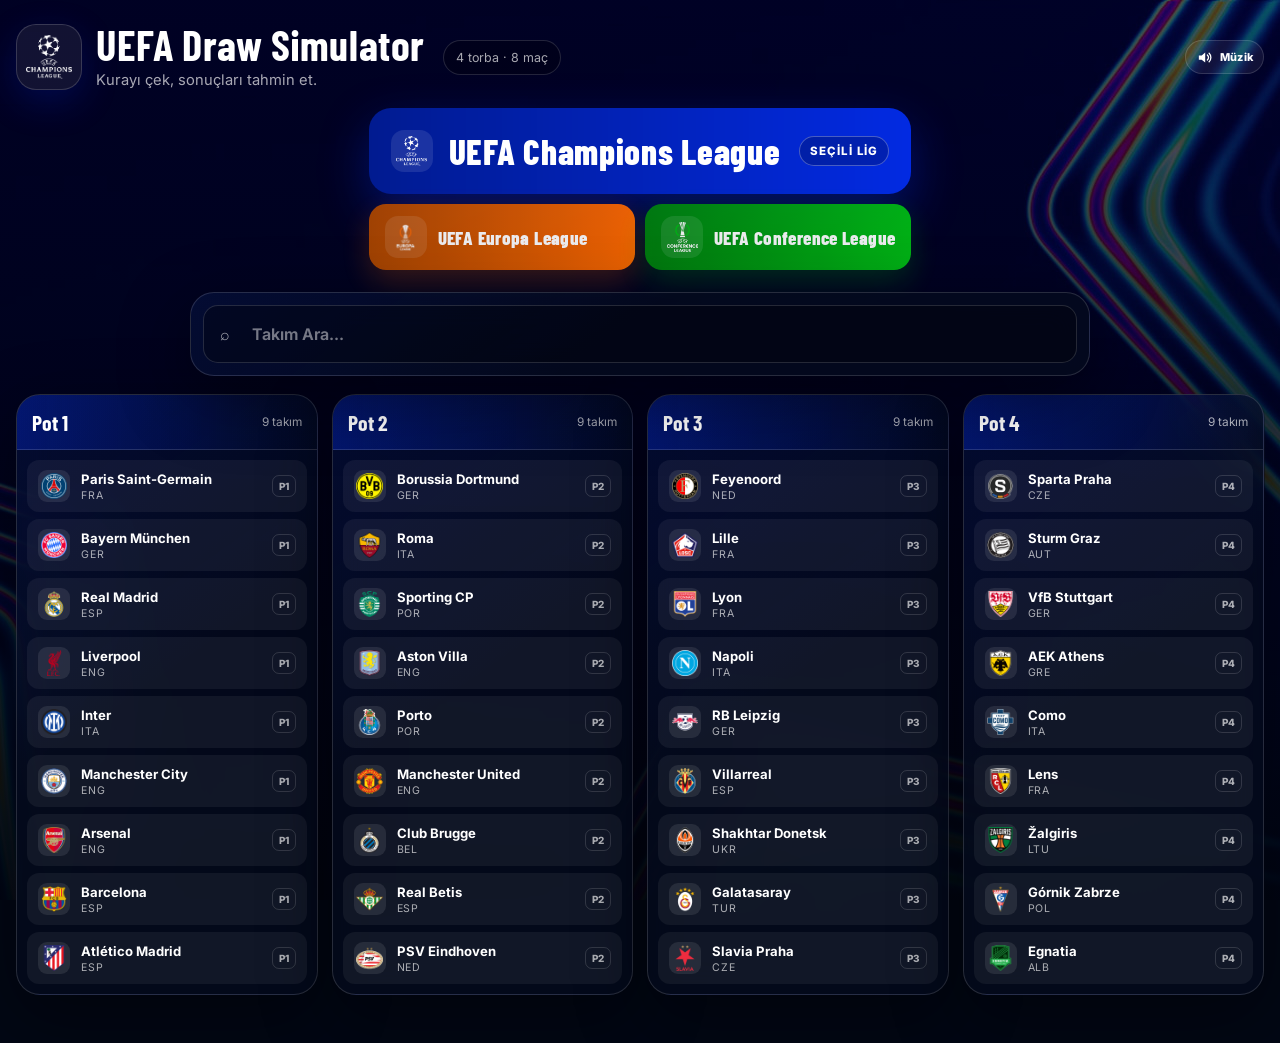
==== index.html @ b2fcd611 "Load corrected prediction share header" ====
<!doctype html>
<html lang="tr">
<head>
  <meta charset="utf-8">
  <meta name="viewport" content="width=device-width, initial-scale=1">
  <meta name="theme-color" content="#022ae2">
  <meta name="description" content="UEFA Champions League, Europa League ve Conference League için interaktif lig aşaması kura simülatörü.">
  <title>UEFA Draw Simulator</title>
  <link rel="icon" type="image/png" href="crests/pools/uefa_logo.png">
  <link rel="shortcut icon" type="image/png" href="crests/pools/uefa_logo.png">
  <link rel="apple-touch-icon" href="crests/pools/uefa_logo.png">
  <link rel="stylesheet" href="styles.css">
  <link rel="stylesheet" href="fixes.css">
  <link rel="stylesheet" href="v3.css">
  <link rel="stylesheet" href="v4.css">
  <link rel="stylesheet" href="branding-fixes.css">
  <link rel="stylesheet" href="fixture-display.css">
  <link rel="stylesheet" href="venue-icons.css">
  <link rel="stylesheet" href="roster-search.css">
  <link rel="stylesheet" href="league-music.css">
  <link rel="stylesheet" href="prediction.css">
  <link rel="stylesheet" href="prediction-share.css">
  <link rel="stylesheet" href="prediction-share-v2.css">
  <link rel="stylesheet" href="prediction-share-v3.css">
  <link rel="stylesheet" href="interface-polish.css">
</head>
<body data-league="ucl">
  <main class="app-shell" id="app">
    <header class="app-header" id="appHeader">
      <div class="brand-row">
        <div class="brand-lockup">
          <div class="brand-mark" id="brandMark" aria-hidden="true"></div>
          <div class="brand-copy">
            <h1 id="brandTitle">UEFA Draw Simulator</h1>
            <p id="brandSubtitle">Kurayı çek, sonuçları tahmin et.</p>
          </div>
        </div>
        <div class="rules-chip" id="rulesChip">4 torba · 8 maç</div>
      </div>
      <nav class="competition-picker" id="competitionPicker" aria-label="Turnuva seçimi"></nav>
    </header>

    <section class="selection-screen" id="selectionScreen">
      <div class="selection-toolbar glass">
        <div class="search-wrap">
          <span class="search-icon" aria-hidden="true">⌕</span>
          <input class="team-search" id="teamSearch" type="search" autocomplete="off" placeholder="Takım Ara..." aria-label="Takım Ara" aria-controls="searchResults" aria-expanded="false">
          <ul class="search-results" id="searchResults" hidden></ul>
        </div>
      </div>
      <div class="pot-grid" id="selectionPots"></div>
    </section>

    <section class="draw-screen" id="drawScreen" hidden>
      <div class="draw-topbar glass">
        <div class="draw-topbar-copy">
          <div class="draw-kicker" id="drawKicker">Kura</div>
          <div class="draw-title" id="drawTitle">Takım seçilmedi</div>
        </div>
        <div class="progress-track" aria-label="Kura ilerlemesi">
          <div class="progress-bar" id="progressBar"></div>
        </div>
      </div>

      <div class="draw-stage">
        <aside class="draw-side left" id="leftPots" aria-label="Sol torbalar"></aside>
        <section class="draw-center glass">
          <div class="selected-club-card" id="selectedClubCard"></div>

          <section class="draw-control-panel glass draw-control-panel-inline" id="drawControlPanel" aria-label="Kura kontrolü">
            <div class="control-group">
              <span class="control-label">Mod</span>
              <div class="segmented-control" id="modeControl">
                <button type="button" class="control-chip is-active" data-control-mode="auto">Otomatik</button>
                <button type="button" class="control-chip" data-control-mode="manual">Manuel</button>
              </div>
            </div>
            <div class="control-group" id="speedControlGroup">
              <span class="control-label">Hız</span>
              <div class="segmented-control" id="speedControl">
                <button type="button" class="control-chip is-active" data-speed="1">1×</button>
                <button type="button" class="control-chip" data-speed="1.5">1.5×</button>
                <button type="button" class="control-chip" data-speed="2">2×</button>
              </div>
            </div>
            <div class="manual-control" id="manualControl" hidden>
              <button type="button" class="manual-select-button" id="manualSelectButton">Seç</button>
              <div class="manual-countdown" id="manualCountdown" aria-live="polite">Hazır</div>
            </div>
            <button type="button" class="finish-all-button" id="finishAllButton">Kurayı Tamamla</button>
          </section>

          <div class="draw-status" id="drawStatus" aria-live="polite">Hazırlanıyor...</div>
          <div class="custom-note" id="customNote" hidden>Maçı seç, sonra rakibi belirle.</div>
          <div class="pair-controls" id="pairControls" hidden></div>
          <div class="fixture-list" id="fixtureList"></div>
          <div class="draw-actions" id="drawActions" hidden>
            <button class="action-button primary" id="retryButton" type="button">Yeni Kura</button>
            <button class="action-button" id="showOverviewButton" type="button">Tüm Maçlar</button>
            <button class="action-button" id="customizeButton" type="button">Kurayı Düzenle</button>
            <button class="action-button" id="changeTeamButton" type="button">Başa Dön</button>
          </div>
          <div class="custom-actions" id="customActions" hidden>
            <button class="action-button primary" id="finishCustomButton" type="button">Kurayı Tamamla</button>
            <button class="action-button" id="resetCustomButton" type="button">Sıfırla</button>
            <button class="action-button danger" id="cancelCustomButton" type="button">Vazgeç</button>
          </div>
        </section>
        <aside class="draw-side right" id="rightPots" aria-label="Sağ torbalar"></aside>
      </div>

      <section class="all-fixtures-section glass" id="allFixturesSection" hidden>
        <header class="all-fixtures-header">
          <h2>Tüm Maçlar</h2>
          <button type="button" class="action-button" id="hideOverviewButton">Gizle</button>
        </header>
        <div class="all-fixtures-grid" id="allFixturesGrid"></div>
      </section>
    </section>
  </main>

  <div class="modal-backdrop" id="confirmBackdrop" hidden>
    <section class="confirm-modal glass mode-modal" role="dialog" aria-modal="true" aria-labelledby="confirmTitle" aria-describedby="confirmText">
      <div id="confirmCrest"></div>
      <h2 id="confirmTitle">Kura hazır</h2>
      <p id="confirmText">Kura modunu seç.</p>
      <fieldset class="mode-choice-fieldset">
        <legend>Mod</legend>
        <div class="mode-choice-grid" id="initialModeChoice">
          <button type="button" class="mode-choice-card is-selected" data-initial-mode="auto">
            <strong>Otomatik</strong>
            <span>Kura otomatik ilerler.</span>
          </button>
          <button type="button" class="mode-choice-card" data-initial-mode="manual">
            <strong>Manuel</strong>
            <span>Her seçimde sen durdurursun.</span>
          </button>
        </div>
      </fieldset>
      <div class="initial-speed" id="initialSpeedControl">
        <span>Hız</span>
        <div class="segmented-control">
          <button type="button" class="control-chip is-active" data-initial-speed="1">1×</button>
          <button type="button" class="control-chip" data-initial-speed="1.5">1.5×</button>
          <button type="button" class="control-chip" data-initial-speed="2">2×</button>
        </div>
      </div>
      <div class="modal-actions">
        <button class="action-button" id="cancelConfirmButton" type="button">Geri</button>
        <button class="action-button primary" id="confirmDrawButton" type="button">Başlat</button>
      </div>
    </section>
  </div>

  <div class="toast" id="toast" role="status" aria-live="polite"></div>

  <script src="teams.js"></script>
  <script src="generated-team-pools.js"></script>
  <script src="generated-club-coefficients.js"></script>
  <script src="team-pool-loader.js"></script>
  <script src="coefficient-pots.js"></script>
  <script src="roster-manager.js"></script>
  <script src="branding-fixes.js"></script>
  <script src="draw-engine-v2.js"></script>
  <script src="prediction-engine.js"></script>
  <script src="prediction-ai-controller.js"></script>
  <script src="prediction-bridge.js"></script>
  <script src="venue-sequence-v4.js"></script>
  <script src="app-v3.js"></script>
  <script src="schedule-ui.js"></script>
  <script src="fixture-display.js"></script>
  <script src="venue-icons.js"></script>
  <script src="roster-search-ui.js"></script>
  <script src="league-music.js"></script>
  <script src="prediction-ui.js"></script>
  <script src="interface-polish.js"></script>
  <script src="prediction-share.js"></script>
  <script src="prediction-share-v2.js"></script>
  <script src="prediction-share-v3.js"></script>
</body>
</html>
---- styles.css ----
@import url('https://fonts.googleapis.com/css2?family=Barlow+Condensed:wght@600;700;800&family=Inter:wght@400;500;600;700;800&display=swap');

:root {
  color-scheme: dark;
  --accent: #022ae2;
  --accent-rgb: 2, 42, 226;
  --surface: rgba(5, 12, 30, 0.72);
  --surface-strong: rgba(5, 12, 30, 0.92);
  --surface-soft: rgba(255, 255, 255, 0.065);
  --border: rgba(255, 255, 255, 0.14);
  --text: #ffffff;
  --muted: rgba(255, 255, 255, 0.66);
  --danger: #ff6577;
  --home: #1967ff;
  --away: #ec2d75;
  --shadow: 0 22px 70px rgba(0, 0, 0, 0.42);
  --radius-lg: 24px;
  --radius-md: 16px;
  --radius-sm: 11px;
}

* { box-sizing: border-box; }
html { min-height: 100%; background: #020714; }
body {
  min-height: 100vh;
  margin: 0;
  overflow-x: hidden;
  color: var(--text);
  font-family: Inter, system-ui, -apple-system, BlinkMacSystemFont, "Segoe UI", sans-serif;
  background:
    linear-gradient(180deg, rgba(0, 4, 14, 0.28), rgba(0, 4, 14, 0.92)),
    var(--league-background, radial-gradient(circle at 50% 0%, rgba(var(--accent-rgb), 0.32), transparent 40%));
  background-color: #020714;
  background-position: center;
  background-size: cover;
  background-attachment: fixed;
  transition: background 420ms ease;
}
body[data-league="uecl"] {
  background:
    radial-gradient(circle at 18% 5%, rgba(0, 190, 20, 0.26), transparent 34%),
    radial-gradient(circle at 82% 24%, rgba(0, 190, 20, 0.18), transparent 38%),
    linear-gradient(145deg, #03190b 0%, #020714 52%, #001408 100%);
}
button, input { font: inherit; }
button { -webkit-tap-highlight-color: transparent; }
button:focus-visible, input:focus-visible {
  outline: 3px solid rgba(var(--accent-rgb), 0.58);
  outline-offset: 3px;
}
[hidden] { display: none !important; }

.app-shell {
  width: min(1480px, calc(100% - 32px));
  margin: 0 auto;
  padding: 24px 0 48px;
}
.glass {
  border: 1px solid var(--border);
  background:
    linear-gradient(145deg, rgba(var(--accent-rgb), 0.11), transparent 48%),
    var(--surface);
  box-shadow: var(--shadow);
  backdrop-filter: blur(18px);
  -webkit-backdrop-filter: blur(18px);
}
.app-header { display: grid; gap: 18px; margin-bottom: 22px; }
.brand-row { display: flex; align-items: center; justify-content: space-between; gap: 18px; }
.brand-lockup { display: flex; align-items: center; gap: 14px; }
.brand-mark {
  width: 66px;
  height: 66px;
  display: grid;
  place-items: center;
  flex: 0 0 auto;
  border: 1px solid rgba(255, 255, 255, 0.16);
  border-radius: 20px;
  background: rgba(255, 255, 255, 0.07);
  box-shadow: 0 12px 36px rgba(var(--accent-rgb), 0.22);
}
.brand-mark img { width: 46px; height: 46px; object-fit: contain; }
.brand-copy h1, .display-font {
  margin: 0;
  font-family: "Barlow Condensed", Inter, sans-serif;
  letter-spacing: 0.015em;
}
.brand-copy h1 { font-size: clamp(1.75rem, 4vw, 2.65rem); line-height: 0.94; }
.brand-copy p { margin: 6px 0 0; color: var(--muted); font-size: 0.92rem; }
.rules-chip {
  padding: 9px 12px;
  border: 1px solid var(--border);
  border-radius: 999px;
  background: rgba(0, 0, 0, 0.24);
  color: var(--muted);
  font-size: 0.78rem;
  white-space: nowrap;
}
.competition-picker { max-width: 900px; margin: 0 auto; }
.league-primary, .league-secondary {
  width: 100%;
  border: 0;
  color: #fff;
  cursor: pointer;
  position: relative;
  overflow: hidden;
  text-align: left;
}
.league-primary::after, .league-secondary::after {
  content: "";
  position: absolute;
  inset: 0;
  background: linear-gradient(110deg, transparent 20%, rgba(255, 255, 255, 0.22), transparent 68%);
  transform: translateX(-125%);
  transition: transform 520ms ease;
}
.league-primary:hover::after, .league-secondary:hover::after { transform: translateX(125%); }
.league-primary {
  min-height: 86px;
  display: flex;
  align-items: center;
  gap: 16px;
  padding: 17px 22px;
  border-radius: 22px;
  background: linear-gradient(90deg, rgba(0, 0, 0, 0.36), transparent), var(--league-color);
  box-shadow: 0 18px 48px color-mix(in srgb, var(--league-color) 38%, transparent);
}
.league-primary .league-title { font-size: clamp(1.55rem, 4vw, 2.2rem); }
.league-primary .league-state {
  margin-left: auto;
  padding: 7px 10px;
  border: 1px solid rgba(255, 255, 255, 0.28);
  border-radius: 999px;
  background: rgba(0, 0, 0, 0.2);
  font-size: 0.72rem;
  font-weight: 800;
  letter-spacing: 0.08em;
  text-transform: uppercase;
}
.league-secondary-row {
  display: grid;
  grid-template-columns: repeat(2, minmax(0, 1fr));
  gap: 10px;
  margin-top: 10px;
}
.league-secondary {
  min-height: 60px;
  display: flex;
  align-items: center;
  gap: 11px;
  padding: 12px 16px;
  border-radius: 17px;
  background: linear-gradient(90deg, color-mix(in srgb, var(--league-color) 68%, #000 32%), var(--league-color));
  box-shadow: 0 12px 30px color-mix(in srgb, var(--league-color) 24%, transparent);
  opacity: 0.92;
}
.league-secondary:hover { opacity: 1; }
.league-icon {
  width: 42px;
  height: 42px;
  display: grid;
  place-items: center;
  flex: 0 0 auto;
  border-radius: 13px;
  background: rgba(255, 255, 255, 0.1);
}
.league-icon img { width: 31px; height: 31px; object-fit: contain; }
.league-title {
  position: relative;
  z-index: 1;
  font-family: "Barlow Condensed", Inter, sans-serif;
  font-size: 1.18rem;
  font-weight: 800;
  letter-spacing: 0.02em;
}
.selection-screen { display: grid; gap: 18px; }
.selection-toolbar {
  max-width: 900px;
  width: 100%;
  margin: 0 auto;
  padding: 18px;
  border-radius: var(--radius-lg);
}
.selection-heading { display: flex; align-items: end; justify-content: space-between; gap: 16px; margin-bottom: 13px; }
.selection-heading h2 { margin: 0; font-family: "Barlow Condensed", Inter, sans-serif; font-size: 1.55rem; }
.selection-heading p { margin: 0; color: var(--muted); font-size: 0.84rem; text-align: right; }
.search-wrap { position: relative; }
.team-search {
  width: 100%;
  min-height: 54px;
  padding: 0 16px 0 48px;
  border: 1px solid var(--border);
  border-radius: 15px;
  background: rgba(0, 0, 0, 0.28);
  color: #fff;
}
.team-search::placeholder { color: rgba(255, 255, 255, 0.46); }
.search-icon {
  position: absolute;
  left: 17px;
  top: 50%;
  transform: translateY(-50%);
  color: var(--muted);
  pointer-events: none;
}
.search-results {
  position: absolute;
  z-index: 50;
  inset: calc(100% + 8px) 0 auto;
  max-height: 330px;
  overflow-y: auto;
  margin: 0;
  padding: 7px;
  list-style: none;
  border: 1px solid var(--border);
  border-radius: 15px;
  background: var(--surface-strong);
  box-shadow: var(--shadow);
  backdrop-filter: blur(20px);
}
.search-results button {
  width: 100%;
  display: flex;
  align-items: center;
  gap: 11px;
  padding: 10px;
  border: 0;
  border-radius: 11px;
  background: transparent;
  color: #fff;
  cursor: pointer;
  text-align: left;
}
.search-results button:hover { background: rgba(var(--accent-rgb), 0.18); }
.pot-grid {
  display: grid;
  grid-template-columns: repeat(var(--pot-columns, 4), minmax(210px, 1fr));
  gap: 14px;
  align-items: start;
}
.pot-card { min-width: 0; overflow: hidden; border-radius: var(--radius-lg); }
.pot-card-header {
  display: flex;
  align-items: center;
  justify-content: space-between;
  padding: 14px 15px;
  border-bottom: 1px solid var(--border);
  background: linear-gradient(90deg, rgba(var(--accent-rgb), 0.35), rgba(0, 0, 0, 0.05));
}
.pot-card-header h3 { margin: 0; font-family: "Barlow Condensed", Inter, sans-serif; font-size: 1.35rem; }
.pot-count { color: var(--muted); font-size: 0.74rem; }
.pot-teams { display: grid; gap: 7px; padding: 10px; }
.team-button {
  min-width: 0;
  width: 100%;
  display: grid;
  grid-template-columns: 34px minmax(0, 1fr) auto;
  align-items: center;
  gap: 9px;
  padding: 9px 10px;
  border: 1px solid transparent;
  border-radius: 12px;
  background: rgba(255, 255, 255, 0.055);
  color: #fff;
  cursor: pointer;
  text-align: left;
  transition: transform 140ms ease, border-color 140ms ease, background 140ms ease, opacity 140ms ease, box-shadow 140ms ease;
}
.team-button:hover { transform: translateY(-1px); border-color: rgba(var(--accent-rgb), 0.55); background: rgba(var(--accent-rgb), 0.14); }
.team-button:disabled { cursor: not-allowed; }
.team-button.is-unavailable { opacity: 0.32; filter: grayscale(0.78); }
.team-button.is-selected-club { border-color: rgba(var(--accent-rgb), 0.6); background: rgba(var(--accent-rgb), 0.16); }
.team-button.is-drawn { opacity: 0.42; }
.team-button.is-active-slot { border-color: rgba(var(--accent-rgb), 0.85); box-shadow: 0 0 0 2px rgba(var(--accent-rgb), 0.2); }
.team-button.is-roulette {
  transform: translateX(3px) scale(1.015);
  border-color: rgba(255, 255, 255, 0.7);
  background: rgba(var(--accent-rgb), 0.29);
  box-shadow: 0 0 22px rgba(var(--accent-rgb), 0.36);
}
.team-button.is-decoy {
  border-color: #fff;
  background: rgba(255, 255, 255, 0.16);
  animation: decoyPulse 420ms ease-in-out infinite alternate;
}
.team-button.is-winner {
  opacity: 1;
  border-color: rgba(var(--accent-rgb), 0.9);
  background: rgba(var(--accent-rgb), 0.28);
  box-shadow: 0 0 32px rgba(var(--accent-rgb), 0.46);
}
@keyframes decoyPulse { from { transform: scale(1); } to { transform: scale(1.025); } }
.team-main { min-width: 0; }
.team-name {
  display: block;
  overflow: hidden;
  font-size: 0.82rem;
  font-weight: 700;
  text-overflow: ellipsis;
  white-space: nowrap;
}
.team-country { display: block; margin-top: 2px; color: var(--muted); font-size: 0.66rem; letter-spacing: 0.08em; }
.team-tag {
  padding: 4px 6px;
  border: 1px solid var(--border);
  border-radius: 7px;
  color: var(--muted);
  font-size: 0.62rem;
  font-weight: 800;
}
.crest-shell {
  width: 32px;
  height: 32px;
  position: relative;
  display: grid;
  place-items: center;
  overflow: hidden;
  border-radius: 9px;
  background: rgba(255, 255, 255, 0.09);
  color: #fff;
  font-family: "Barlow Condensed", Inter, sans-serif;
  font-size: 0.72rem;
  font-weight: 800;
}
.crest-shell.large { width: 62px; height: 62px; border-radius: 18px; font-size: 1rem; }
.crest-shell img { width: 84%; height: 84%; object-fit: contain; }
.crest-fallback { position: absolute; inset: 0; display: grid; place-items: center; }
.draw-screen { display: grid; gap: 16px; }
.draw-topbar {
  display: flex;
  align-items: center;
  justify-content: space-between;
  gap: 14px;
  padding: 13px 15px;
  border-radius: 17px;
}
.draw-topbar-copy { min-width: 0; }
.draw-kicker { color: var(--muted); font-size: 0.72rem; font-weight: 700; letter-spacing: 0.1em; text-transform: uppercase; }
.draw-title {
  margin-top: 3px;
  overflow: hidden;
  font-family: "Barlow Condensed", Inter, sans-serif;
  font-size: 1.4rem;
  font-weight: 800;
  text-overflow: ellipsis;
  white-space: nowrap;
}
.progress-track { width: min(280px, 30vw); height: 8px; overflow: hidden; border-radius: 999px; background: rgba(255, 255, 255, 0.1); }
.progress-bar {
  width: 0%;
  height: 100%;
  border-radius: inherit;
  background: var(--accent);
  box-shadow: 0 0 18px rgba(var(--accent-rgb), 0.6);
  transition: width 360ms ease;
}
.draw-stage {
  display: grid;
  grid-template-columns: minmax(220px, 0.9fr) minmax(360px, 1.25fr) minmax(220px, 0.9fr);
  grid-template-areas: "left center right";
  gap: 14px;
  align-items: start;
}
.draw-side { display: grid; gap: 12px; }
.draw-side.left { grid-area: left; }
.draw-side.right { grid-area: right; }
.draw-center {
  grid-area: center;
  min-width: 0;
  position: sticky;
  top: 16px;
  display: grid;
  gap: 12px;
  padding: 16px;
  border-radius: var(--radius-lg);
}
.selected-club-card {
  display: flex;
  align-items: center;
  gap: 13px;
  padding: 14px;
  border-radius: 18px;
  background: linear-gradient(115deg, rgba(var(--accent-rgb), 0.42), rgba(0, 0, 0, 0.12)), rgba(255, 255, 255, 0.06);
}
.selected-club-copy { min-width: 0; }
.selected-club-label { color: rgba(255, 255, 255, 0.67); font-size: 0.68rem; letter-spacing: 0.1em; text-transform: uppercase; }
.selected-club-name {
  margin-top: 3px;
  overflow: hidden;
  font-family: "Barlow Condensed", Inter, sans-serif;
  font-size: clamp(1.55rem, 3.6vw, 2.35rem);
  font-weight: 800;
  text-overflow: ellipsis;
  white-space: nowrap;
}
.draw-status {
  min-height: 49px;
  display: grid;
  place-items: center;
  padding: 10px 12px;
  border: 1px solid var(--border);
  border-radius: 14px;
  background: rgba(0, 0, 0, 0.2);
  color: var(--muted);
  text-align: center;
  font-size: 0.88rem;
}
.fixture-list { display: grid; gap: 8px; }
.fixture-slot {
  min-height: 58px;
  display: grid;
  grid-template-columns: 44px minmax(0, 1fr) auto;
  align-items: center;
  gap: 10px;
  padding: 8px 10px;
  border: 1px dashed rgba(255, 255, 255, 0.18);
  border-radius: 14px;
  background: rgba(0, 0, 0, 0.17);
}
.fixture-slot.is-filled { border-style: solid; border-color: rgba(var(--accent-rgb), 0.42); background: rgba(var(--accent-rgb), 0.12); }
.fixture-slot.is-entering.from-left { animation: fixtureInLeft 520ms cubic-bezier(0.18, 0.82, 0.18, 1); }
.fixture-slot.is-entering.from-right { animation: fixtureInRight 520ms cubic-bezier(0.18, 0.82, 0.18, 1); }
.fixture-slot.is-custom-active { border-color: var(--accent); box-shadow: 0 0 0 2px rgba(var(--accent-rgb), 0.21), 0 0 28px rgba(var(--accent-rgb), 0.26); }
@keyframes fixtureInLeft { from { opacity: 0; transform: translateX(-90px) scale(0.94); } to { opacity: 1; transform: translateX(0) scale(1); } }
@keyframes fixtureInRight { from { opacity: 0; transform: translateX(90px) scale(0.94); } to { opacity: 1; transform: translateX(0) scale(1); } }
.fixture-index {
  display: grid;
  place-items: center;
  width: 34px;
  height: 34px;
  border-radius: 10px;
  background: rgba(255, 255, 255, 0.08);
  color: var(--muted);
  font-size: 0.7rem;
  font-weight: 800;
}
.fixture-main { min-width: 0; }
.fixture-team { overflow: hidden; font-size: 0.84rem; font-weight: 800; text-overflow: ellipsis; white-space: nowrap; }
.fixture-meta { margin-top: 3px; color: var(--muted); font-size: 0.68rem; }
.venue-badge {
  min-width: 38px;
  padding: 7px 8px;
  border-radius: 9px;
  color: #fff;
  font-size: 0.66rem;
  font-weight: 900;
  text-align: center;
}
.venue-badge.home { background: var(--home); }
.venue-badge.away { background: var(--away); }
.draw-actions, .custom-actions { display: flex; flex-wrap: wrap; justify-content: center; gap: 9px; }
.action-button {
  min-height: 44px;
  padding: 0 16px;
  border: 1px solid var(--border);
  border-radius: 12px;
  background: rgba(255, 255, 255, 0.07);
  color: #fff;
  cursor: pointer;
  font-weight: 800;
}
.action-button:hover { border-color: rgba(var(--accent-rgb), 0.55); background: rgba(var(--accent-rgb), 0.14); }
.action-button.primary { border-color: transparent; background: var(--accent); box-shadow: 0 10px 28px rgba(var(--accent-rgb), 0.28); }
.action-button.danger { color: #ffd4d9; }
.action-button:disabled { cursor: not-allowed; opacity: 0.38; }
.custom-note {
  padding: 10px 12px;
  border: 1px solid rgba(var(--accent-rgb), 0.3);
  border-radius: 12px;
  background: rgba(var(--accent-rgb), 0.09);
  color: var(--muted);
  font-size: 0.78rem;
  line-height: 1.5;
}
.pair-controls { display: grid; grid-template-columns: repeat(3, minmax(0, 1fr)); gap: 7px; }
.pair-swap {
  padding: 8px;
  border: 1px solid var(--border);
  border-radius: 10px;
  background: rgba(255, 255, 255, 0.05);
  color: var(--muted);
  cursor: pointer;
  font-size: 0.7rem;
  font-weight: 800;
}
.pair-swap:hover { color: #fff; border-color: rgba(var(--accent-rgb), 0.5); }
.flying-card {
  position: fixed;
  z-index: 200;
  width: min(280px, calc(100vw - 32px));
  pointer-events: none;
  transition: transform 520ms cubic-bezier(0.18, 0.82, 0.18, 1), opacity 220ms ease;
}
.flying-card-inner {
  display: flex;
  align-items: center;
  gap: 10px;
  padding: 12px;
  border: 1px solid rgba(255, 255, 255, 0.28);
  border-radius: 15px;
  background: linear-gradient(120deg, rgba(var(--accent-rgb), 0.7), rgba(0, 0, 0, 0.8));
  box-shadow: 0 24px 70px rgba(0, 0, 0, 0.58);
  backdrop-filter: blur(15px);
}
.flying-card-name {
  overflow: hidden;
  font-family: "Barlow Condensed", Inter, sans-serif;
  font-size: 1.15rem;
  font-weight: 800;
  text-overflow: ellipsis;
  white-space: nowrap;
}
.toast {
  position: fixed;
  z-index: 350;
  left: 50%;
  bottom: 24px;
  max-width: min(520px, calc(100vw - 32px));
  transform: translateX(-50%) translateY(24px);
  padding: 11px 14px;
  border: 1px solid var(--border);
  border-radius: 12px;
  background: var(--surface-strong);
  color: #fff;
  box-shadow: var(--shadow);
  opacity: 0;
  pointer-events: none;
  transition: opacity 180ms ease, transform 180ms ease;
}
.toast.is-visible { opacity: 1; transform: translateX(-50%) translateY(0); }
.modal-backdrop {
  position: fixed;
  z-index: 300;
  inset: 0;
  display: grid;
  place-items: center;
  padding: 20px;
  background: rgba(0, 0, 0, 0.72);
  backdrop-filter: blur(12px);
}
.confirm-modal { width: min(520px, 100%); padding: 22px; border-radius: 24px; text-align: center; }
.confirm-modal .crest-shell { margin: 0 auto 13px; }
.confirm-modal h2 { margin: 0; font-family: "Barlow Condensed", Inter, sans-serif; font-size: clamp(1.75rem, 6vw, 2.5rem); }
.confirm-modal p { margin: 10px auto 18px; max-width: 420px; color: var(--muted); line-height: 1.55; }
.modal-actions { display: flex; justify-content: center; gap: 9px; }
.empty-state { padding: 30px 18px; border: 1px dashed var(--border); border-radius: var(--radius-md); color: var(--muted); text-align: center; }

@media (max-width: 1180px) {
  .pot-grid { --pot-columns: 2 !important; }
}
@media (max-width: 930px) {
  .draw-stage {
    grid-template-columns: repeat(2, minmax(0, 1fr));
    grid-template-areas: "center center" "left right";
  }
  .draw-center { position: static; }
}
@media (max-width: 680px) {
  .app-shell { width: min(100% - 20px, 1480px); padding-top: 12px; }
  .brand-row { align-items: flex-start; }
  .brand-mark { width: 54px; height: 54px; border-radius: 16px; }
  .brand-mark img { width: 38px; height: 38px; }
  .rules-chip { display: none; }
  .league-primary { min-height: 76px; padding: 14px 16px; }
  .league-secondary { min-height: 56px; padding: 10px 12px; }
  .league-primary .league-state { display: none; }
  .selection-heading { display: block; }
  .selection-heading p { margin-top: 5px; text-align: left; }
  .pot-grid { --pot-columns: 1 !important; }
  .draw-stage { grid-template-columns: 1fr; grid-template-areas: "center" "left" "right"; }
  .progress-track { width: 120px; }
  .pair-controls { grid-template-columns: 1fr; }
}
@media (prefers-reduced-motion: reduce) {
  *, *::before, *::after {
    scroll-behavior: auto !important;
    animation-duration: 0.01ms !important;
    animation-iteration-count: 1 !important;
    transition-duration: 0.01ms !important;
  }
}
---- fixes.css ----
/* Interaction fixes layered over the main theme. */
.selection-toolbar {
  position: relative;
  z-index: 150;
  overflow: visible;
}
.search-wrap { position: relative; z-index: 180; }
.search-results {
  z-index: 9999;
  background: rgba(4, 10, 25, 0.985);
  box-shadow: 0 28px 90px rgba(0, 0, 0, 0.72);
}
#selectionPots { position: relative; z-index: 1; }

.team-button.can-view { cursor: pointer; }
.team-button.can-view:hover {
  opacity: 1;
  border-color: rgba(var(--accent-rgb), 0.85);
  background: rgba(var(--accent-rgb), 0.2);
  box-shadow: 0 0 24px rgba(var(--accent-rgb), 0.24);
}
.team-button.is-drawn.can-view:hover { opacity: 1; }

.fixture-slot.is-entering.from-left { animation-duration: 760ms; }
.fixture-slot.is-entering.from-right { animation-duration: 760ms; }
.team-button.is-decoy { animation-duration: 760ms; }
.progress-bar { transition-duration: 520ms; }

.flying-card {
  z-index: 500;
  min-width: 0;
  opacity: 1;
  transform: none !important;
  transition-property: left, top, width, height, opacity, filter;
  transition-duration: var(--fly-duration, 900ms), var(--fly-duration, 900ms), var(--fly-duration, 900ms), var(--fly-duration, 900ms), 240ms, 300ms;
  transition-timing-function: cubic-bezier(0.2, 0.78, 0.18, 1), cubic-bezier(0.2, 0.78, 0.18, 1), cubic-bezier(0.2, 0.78, 0.18, 1), cubic-bezier(0.2, 0.78, 0.18, 1), ease, ease;
}
.flying-card.is-returning {
  transition-duration: var(--fly-back-duration, 760ms), var(--fly-back-duration, 760ms), var(--fly-back-duration, 760ms), var(--fly-back-duration, 760ms), 240ms, 300ms;
}
.flying-card.is-rejected { filter: saturate(0.35) brightness(0.78); }
.flying-card-inner {
  width: 100%;
  height: 100%;
  min-height: 0;
  padding: 10px 12px;
  overflow: hidden;
}
.flying-card.is-arrived .flying-card-inner {
  box-shadow: 0 0 0 2px rgba(var(--accent-rgb), 0.48), 0 20px 60px rgba(0, 0, 0, 0.54);
}
---- v3.css ----
/* Draw control modes and full-fixture overview. */
body.draw-active #appHeader { display: none !important; }
body.draw-active .app-shell { padding-top: 14px; }
body.draw-active .draw-screen { min-height: calc(100vh - 28px); }

.draw-control-panel {
  display: grid;
  grid-template-columns: auto auto minmax(190px, 1fr) auto;
  align-items: end;
  gap: 12px;
  padding: 13px 15px;
  border-radius: 18px;
}
.control-group { display: grid; gap: 7px; }
.control-label { color: var(--muted); font-size: .68rem; font-weight: 800; letter-spacing: .09em; text-transform: uppercase; }
.segmented-control { display: inline-flex; align-items: center; gap: 4px; padding: 4px; border: 1px solid var(--border); border-radius: 12px; background: rgba(0,0,0,.24); }
.control-chip { min-height: 34px; padding: 0 12px; border: 0; border-radius: 9px; background: transparent; color: var(--muted); cursor: pointer; font-size: .76rem; font-weight: 800; transition: background 160ms ease,color 160ms ease,box-shadow 160ms ease,transform 160ms ease; }
.control-chip:hover { color: #fff; background: rgba(255,255,255,.07); }
.control-chip.is-active { background: var(--accent); color: #fff; box-shadow: 0 7px 20px rgba(var(--accent-rgb),.28); }
.control-chip:active { transform: scale(.97); }

.manual-control { min-width: 0; display: grid; grid-template-columns: minmax(145px,1fr) auto; align-items: center; gap: 9px; }
.manual-select-button,.finish-all-button { min-height: 43px; border-radius: 12px; color: #fff; cursor: pointer; font-weight: 900; letter-spacing: .01em; }
.manual-select-button { border: 1px solid rgba(var(--accent-rgb),.72); background: linear-gradient(135deg,rgba(var(--accent-rgb),.92),rgba(var(--accent-rgb),.54)); box-shadow: 0 10px 28px rgba(var(--accent-rgb),.28); }
.manual-select-button.is-running { border-color: rgba(255,255,255,.78); background: linear-gradient(135deg,#fff,rgba(255,255,255,.72)); color: #061027; animation: manualButtonPulse 820ms ease-in-out infinite alternate; }
.manual-select-button:disabled { cursor: not-allowed; opacity: .42; animation: none; }
.manual-countdown { min-width: 64px; padding: 8px 10px; border: 1px solid var(--border); border-radius: 10px; background: rgba(0,0,0,.22); color: var(--muted); font-variant-numeric: tabular-nums; font-size: .75rem; font-weight: 900; text-align: center; }
.finish-all-button { padding: 0 15px; border: 1px solid rgba(255,255,255,.24); background: rgba(255,255,255,.08); }
.finish-all-button:hover { border-color: rgba(var(--accent-rgb),.7); background: rgba(var(--accent-rgb),.16); }
@keyframes manualButtonPulse { from { transform: scale(1); } to { transform: scale(1.025); } }

.team-button.is-manual-pulse { opacity: 1 !important; transform: translateX(4px) scale(1.025); border-color: rgba(255,255,255,.9); background: rgba(var(--accent-rgb),.38); box-shadow: 0 0 0 2px rgba(var(--accent-rgb),.18),0 0 30px rgba(var(--accent-rgb),.58); }
.fixture-slot.is-current-manual { border-color: rgba(var(--accent-rgb),.9); box-shadow: inset 0 0 0 1px rgba(var(--accent-rgb),.3),0 0 24px rgba(var(--accent-rgb),.2); }

.mode-modal { width: min(620px,100%); }
.mode-choice-fieldset { margin: 18px 0 13px; padding: 0; border: 0; text-align: left; }
.mode-choice-fieldset legend { margin-bottom: 9px; color: var(--muted); font-size: .72rem; font-weight: 800; letter-spacing: .08em; text-transform: uppercase; }
.mode-choice-grid { display: grid; grid-template-columns: repeat(2,minmax(0,1fr)); gap: 10px; }
.mode-choice-card { min-height: 104px; display: grid; align-content: center; gap: 5px; padding: 15px; border: 1px solid var(--border); border-radius: 16px; background: rgba(255,255,255,.055); color: #fff; cursor: pointer; text-align: left; }
.mode-choice-card strong { font-family: "Barlow Condensed",Inter,sans-serif; font-size: 1.35rem; }
.mode-choice-card span { color: var(--muted); font-size: .76rem; line-height: 1.45; }
.mode-choice-card.is-selected { border-color: rgba(var(--accent-rgb),.82); background: rgba(var(--accent-rgb),.18); box-shadow: 0 0 0 2px rgba(var(--accent-rgb),.14),0 18px 40px rgba(var(--accent-rgb),.18); }
.initial-speed { display: flex; align-items: center; justify-content: space-between; gap: 12px; margin-bottom: 18px; padding: 11px 12px; border: 1px solid var(--border); border-radius: 14px; background: rgba(0,0,0,.17); }
.initial-speed > span { color: var(--muted); font-size: .76rem; font-weight: 800; }
.initial-speed.is-disabled { opacity: .38; pointer-events: none; }

.all-fixtures-section { margin-top: 18px; padding: 18px; border-radius: var(--radius-lg); }
.all-fixtures-header { display: flex; align-items: flex-start; justify-content: space-between; gap: 18px; margin-bottom: 15px; }
.all-fixtures-kicker { color: var(--accent); font-size: .7rem; font-weight: 900; letter-spacing: .11em; text-transform: uppercase; }
.all-fixtures-header h2 { margin: 4px 0 0; font-family: "Barlow Condensed",Inter,sans-serif; font-size: clamp(1.8rem,4vw,2.7rem); }
.all-fixtures-header p { margin: 5px 0 0; color: var(--muted); font-size: .82rem; }
.all-fixtures-grid { display: grid; gap: 18px; }
.overview-pot-group { display: grid; gap: 10px; }
.overview-pot-title { display: flex; align-items: center; gap: 10px; margin: 0; color: #fff; font-family: "Barlow Condensed",Inter,sans-serif; font-size: 1.45rem; }
.overview-pot-title::after { content: ""; height: 1px; flex: 1; background: linear-gradient(90deg,rgba(var(--accent-rgb),.62),transparent); }
.overview-team-grid { display: grid; grid-template-columns: repeat(3,minmax(0,1fr)); gap: 10px; }
.overview-team-card { min-width: 0; padding: 12px; border: 1px solid var(--border); border-radius: 16px; background: rgba(0,0,0,.2); color: #fff; cursor: pointer; text-align: left; transition: transform 150ms ease,border-color 150ms ease,background 150ms ease; }
.overview-team-card:hover { transform: translateY(-2px); border-color: rgba(var(--accent-rgb),.64); background: rgba(var(--accent-rgb),.12); }
.overview-team-head { display: grid; grid-template-columns: 38px minmax(0,1fr) auto; align-items: center; gap: 9px; margin-bottom: 10px; }
.overview-team-name { overflow: hidden; font-family: "Barlow Condensed",Inter,sans-serif; font-size: 1.13rem; font-weight: 800; text-overflow: ellipsis; white-space: nowrap; }
.overview-team-country { display: block; margin-top: 1px; color: var(--muted); font-family: Inter,sans-serif; font-size: .62rem; letter-spacing: .08em; }
.overview-fixture-list { display: grid; gap: 5px; }
.overview-fixture { display: grid; grid-template-columns: 24px minmax(0,1fr) auto; align-items: center; gap: 7px; padding: 5px 7px; border-radius: 9px; background: rgba(255,255,255,.045); }
.overview-fixture .crest-shell { width: 22px; height: 22px; border-radius: 6px; font-size: .55rem; }
.overview-opponent { overflow: hidden; font-size: .69rem; font-weight: 700; text-overflow: ellipsis; white-space: nowrap; }
.overview-meta { color: var(--muted); font-size: .59rem; font-weight: 800; }
.overview-meta.home { color: #78a6ff; }
.overview-meta.away { color: #ff77ae; }
.flying-card { will-change: left,top,width,height,opacity; }

@media (max-width:1120px) {
  .draw-control-panel { grid-template-columns: repeat(2,minmax(0,1fr)); align-items: stretch; }
  .finish-all-button { width: 100%; }
  .overview-team-grid { grid-template-columns: repeat(2,minmax(0,1fr)); }
}
@media (max-width:680px) {
  body.draw-active .app-shell { padding-top: 8px; }
  .draw-control-panel { grid-template-columns: 1fr; }
  .segmented-control { width: 100%; }
  .control-chip { flex: 1; }
  .manual-control { grid-template-columns: minmax(0,1fr) auto; }
  .mode-choice-grid { grid-template-columns: 1fr; }
  .initial-speed { align-items: stretch; flex-direction: column; }
  .overview-team-grid { grid-template-columns: 1fr; }
  .all-fixtures-header { display: grid; }
  .all-fixtures-header .action-button { justify-self: start; }
}
---- v4.css ----
/* Global matchweeks and compact centered draw controls. */
.draw-center .draw-control-panel-inline {
  grid-template-columns: repeat(2, minmax(0, 1fr));
  align-items: stretch;
  gap: 8px;
  padding: 10px;
  border-radius: 16px;
  border-color: rgba(var(--accent-rgb), 0.26);
  background: rgba(0, 0, 0, 0.18);
  box-shadow: none;
  backdrop-filter: none;
  -webkit-backdrop-filter: none;
}
.draw-center .draw-control-panel-inline .control-group { min-width: 0; }
.draw-center .draw-control-panel-inline .segmented-control { width: 100%; }
.draw-center .draw-control-panel-inline .control-chip { min-width: 0; flex: 1; padding-inline: 7px; font-size: 0.68rem; }
.draw-center .draw-control-panel-inline .manual-control,
.draw-center .draw-control-panel-inline .finish-all-button { grid-column: 1 / -1; }
.draw-center .draw-control-panel-inline .manual-select-button { min-height: 39px; }
.draw-center .draw-control-panel-inline .finish-all-button { min-height: 38px; }

.fixture-slot[data-matchday] .fixture-meta { color: rgba(255, 255, 255, 0.72); }
.fixture-slot[data-matchday] .fixture-index {
  background: rgba(var(--accent-rgb), 0.2);
  color: #fff;
  font-size: 0.66rem;
}
.overview-fixture[data-matchday] .overview-meta { white-space: nowrap; }

@media (min-width: 931px) {
  body.draw-active .app-shell {
    width: min(1580px, calc(100% - 20px));
    padding-top: 8px;
  }
  body.draw-active .draw-screen { gap: 9px; }
  body.draw-active .draw-topbar {
    min-height: 48px;
    padding: 8px 12px;
  }
  body.draw-active .draw-stage {
    grid-template-columns: minmax(235px, 0.94fr) minmax(350px, 1.12fr) minmax(235px, 0.94fr);
    gap: 10px;
  }
  body.draw-active .draw-center {
    top: 8px;
    gap: 8px;
    padding: 11px;
  }
  body.draw-active .selected-club-card { padding: 10px 12px; }
  body.draw-active .selected-club-card .crest-shell.large {
    width: 50px;
    height: 50px;
    border-radius: 14px;
  }
  body.draw-active .selected-club-name { font-size: clamp(1.35rem, 2.7vw, 1.9rem); }
  body.draw-active .draw-status {
    min-height: 40px;
    padding: 7px 9px;
    font-size: 0.78rem;
  }
  body.draw-active .fixture-list { gap: 5px; }
  body.draw-active .fixture-slot {
    min-height: 45px;
    grid-template-columns: 35px minmax(0, 1fr) auto;
    gap: 7px;
    padding: 5px 7px;
    border-radius: 11px;
  }
  body.draw-active .fixture-slot .crest-shell {
    width: 28px;
    height: 28px;
    border-radius: 8px;
  }
  body.draw-active .fixture-team { font-size: 0.76rem; }
  body.draw-active .fixture-meta { margin-top: 1px; font-size: 0.61rem; }
  body.draw-active .venue-badge { min-width: 32px; padding: 5px 6px; }

  body.draw-active .draw-side { gap: 7px; }
  body.draw-active .draw-side .pot-card { border-radius: 16px; }
  body.draw-active .draw-side .pot-card-header { padding: 8px 10px; }
  body.draw-active .draw-side .pot-card-header h3 { font-size: 1.05rem; }
  body.draw-active .draw-side .pot-count { font-size: 0.62rem; }
  body.draw-active .draw-side .pot-teams { gap: 3px; padding: 5px; }
  body.draw-active .draw-side .team-button {
    min-height: 30px;
    grid-template-columns: 25px minmax(0, 1fr) auto;
    gap: 6px;
    padding: 2px 6px;
    border-radius: 8px;
  }
  body.draw-active .draw-side .crest-shell {
    width: 23px;
    height: 23px;
    border-radius: 6px;
    font-size: 0.55rem;
  }
  body.draw-active .draw-side .team-name { font-size: 0.72rem; }
  body.draw-active .draw-side .team-country { display: none; }
  body.draw-active .draw-side .team-tag {
    padding: 2px 4px;
    border-radius: 5px;
    font-size: 0.52rem;
  }
}

@media (max-width: 1180px) and (min-width: 931px) {
  body.draw-active .draw-stage {
    grid-template-columns: minmax(210px, 0.9fr) minmax(330px, 1.1fr) minmax(210px, 0.9fr);
  }
  .draw-center .draw-control-panel-inline { grid-template-columns: 1fr; }
  .draw-center .draw-control-panel-inline .manual-control,
  .draw-center .draw-control-panel-inline .finish-all-button { grid-column: auto; }
}

@media (max-width: 680px) {
  .draw-center .draw-control-panel-inline { grid-template-columns: 1fr; }
  .draw-center .draw-control-panel-inline .manual-control,
  .draw-center .draw-control-panel-inline .finish-all-button { grid-column: auto; }
}
---- branding-fixes.css ----
/* Competition branding assets and locale-safe English labels. */
body[data-league="uel"],
body[data-league="uecl"] {
  --surface: rgba(0, 0, 0, 0.74);
  --surface-strong: rgba(0, 0, 0, 0.93);
}

body[data-league="uecl"] {
  background:
    linear-gradient(180deg, rgba(0, 12, 4, 0.22), rgba(0, 8, 3, 0.9)),
    var(--league-background, url("assets/arkaplancon.jpg"));
  background-color: #020714;
  background-position: center;
  background-size: cover;
  background-attachment: fixed;
}

/* All major glass cards in the non-blue competitions fade from the theme accent into neutral black. */
body[data-league="uel"] .glass,
body[data-league="uecl"] .glass {
  background:
    linear-gradient(
      145deg,
      rgba(var(--accent-rgb), 0.18) 0%,
      rgba(var(--accent-rgb), 0.08) 34%,
      rgba(0, 0, 0, 0.56) 70%,
      rgba(0, 0, 0, 0.8) 100%
    );
  background-color: rgba(0, 0, 0, 0.74);
}

body[data-league="uel"] .pot-card-header,
body[data-league="uecl"] .pot-card-header {
  background:
    linear-gradient(
      90deg,
      rgba(var(--accent-rgb), 0.58) 0%,
      rgba(var(--accent-rgb), 0.28) 38%,
      rgba(0, 0, 0, 0.84) 100%
    );
  background-color: #050505;
}

[lang="en"].draw-kicker,
[lang="en"].selected-club-label {
  text-transform: uppercase;
}
---- fixture-display.css ----
/* Fixture row hierarchy: Pot · Team · Country · Matchweek. */
.fixture-slot:disabled {
  opacity: 1;
  color: #fff;
  -webkit-text-fill-color: currentColor;
}
.fixture-main { min-width: 0; }
.fixture-info-line {
  min-width: 0;
  display: flex;
  align-items: baseline;
  gap: 8px;
  white-space: nowrap;
}
.fixture-pot,
.fixture-country,
.fixture-week {
  flex: 0 0 auto;
  color: rgba(255, 255, 255, 0.48);
  font-size: 0.64rem;
  font-weight: 700;
  letter-spacing: 0.035em;
}
.fixture-team.fixture-team-primary {
  min-width: 0;
  flex: 1 1 auto;
  overflow: hidden;
  color: #fff;
  opacity: 1;
  font-size: 0.86rem;
  font-weight: 850;
  text-overflow: ellipsis;
  white-space: nowrap;
  -webkit-text-fill-color: #fff;
}
.fixture-slot:not(.is-filled) .fixture-team.fixture-team-primary {
  color: rgba(255, 255, 255, 0.64);
  -webkit-text-fill-color: rgba(255, 255, 255, 0.64);
}
.fixture-slot .fixture-meta { display: none; }

@media (max-width: 680px) {
  .fixture-info-line { gap: 6px; }
  .fixture-pot,
  .fixture-country,
  .fixture-week { font-size: 0.58rem; }
  .fixture-team.fixture-team-primary { font-size: 0.78rem; }
}
---- venue-icons.css ----
/* Minimal white home/away icons replace the H/A text labels. */
.venue-badge {
  width: 30px;
  min-width: 30px;
  height: 30px;
  display: inline-grid;
  place-items: center;
  padding: 0;
  border: 1px solid rgba(255, 255, 255, 0.2);
  border-radius: 9px;
  background: rgba(255, 255, 255, 0.055) !important;
  color: #fff;
  box-shadow: none;
}
.venue-icon {
  width: 17px;
  height: 17px;
  display: inline-grid;
  place-items: center;
  flex: 0 0 auto;
  color: #fff;
  line-height: 0;
  -webkit-text-fill-color: #fff;
}
.venue-icon.compact {
  width: 13px;
  height: 13px;
  vertical-align: -2px;
}
.venue-icon svg {
  width: 100%;
  height: 100%;
  overflow: visible;
}
.venue-icon path {
  fill: none;
  stroke: currentColor;
  stroke-width: 1.65;
  stroke-linecap: round;
  stroke-linejoin: round;
}
.venue-icon.away path {
  fill: currentColor;
  stroke: none;
}
.overview-meta {
  display: inline-flex;
  align-items: center;
  gap: 2px;
}
.overview-meta .venue-icon { opacity: 0.96; }
@media (min-width: 931px) {
  body.draw-active .venue-badge {
    width: 28px;
    min-width: 28px;
    height: 28px;
    padding: 0;
  }
  body.draw-active .venue-icon {
    width: 15px;
    height: 15px;
  }
}
---- roster-search.css ----
.roster-search-result {
  width: 100%;
  display: grid;
  grid-template-columns: 34px minmax(0, 1fr) auto;
  align-items: center;
  gap: 10px;
}
.roster-search-copy {
  min-width: 0;
  display: grid;
  gap: 2px;
}
.roster-search-copy strong {
  overflow: hidden;
  color: #fff;
  font-size: 0.78rem;
  text-overflow: ellipsis;
  white-space: nowrap;
}
.roster-search-copy span {
  overflow: hidden;
  color: var(--muted);
  font-size: 0.64rem;
  text-overflow: ellipsis;
  white-space: nowrap;
}
.roster-search-result.is-reserve-roster {
  border-color: rgba(var(--accent-rgb), 0.28);
  background: rgba(var(--accent-rgb), 0.09);
}
.roster-search-result.is-reserve-roster:hover {
  border-color: rgba(var(--accent-rgb), 0.72);
  background: rgba(var(--accent-rgb), 0.18);
}
.roster-search-badge {
  min-width: 27px;
  min-height: 27px;
  display: grid;
  place-items: center;
  border: 1px solid var(--border);
  border-radius: 8px;
  color: #fff;
  font-size: 0.68rem;
  font-weight: 900;
}
.roster-search-result.is-reserve-roster .roster-search-badge {
  border-color: rgba(var(--accent-rgb), 0.55);
  background: rgba(var(--accent-rgb), 0.2);
  font-size: 1rem;
}
.roster-replacement-backdrop { z-index: 360; }
.roster-replacement-modal {
  width: min(760px, 100%);
  max-height: min(820px, calc(100vh - 36px));
  display: grid;
  gap: 14px;
  overflow: hidden;
  text-align: left;
}
.roster-incoming-team {
  display: flex;
  align-items: center;
  gap: 14px;
  padding-bottom: 13px;
  border-bottom: 1px solid var(--border);
}
.roster-incoming-team > div { min-width: 0; }
.roster-incoming-team span {
  color: var(--muted);
  font-size: 0.68rem;
  font-weight: 800;
  letter-spacing: 0.08em;
  text-transform: uppercase;
}
.roster-incoming-team h2 {
  margin: 2px 0 0;
  overflow: hidden;
  color: #fff;
  font-family: "Barlow Condensed", Inter, sans-serif;
  font-size: clamp(1.45rem, 4vw, 2.1rem);
  text-overflow: ellipsis;
  white-space: nowrap;
}
.roster-incoming-team p {
  margin: 5px 0 0;
  max-width: none;
  color: var(--muted);
  font-size: 0.78rem;
  line-height: 1.45;
}
.roster-replacement-list {
  min-height: 0;
  display: grid;
  grid-template-columns: repeat(2, minmax(0, 1fr));
  gap: 7px;
  overflow-y: auto;
  padding-right: 3px;
}
.roster-replacement-option {
  min-width: 0;
  display: grid;
  grid-template-columns: 34px minmax(0, 1fr) auto;
  align-items: center;
  gap: 9px;
  padding: 9px;
  border: 1px solid var(--border);
  border-radius: 12px;
  background: rgba(255, 255, 255, 0.055);
  color: #fff;
  cursor: pointer;
  text-align: left;
}
.roster-replacement-option:hover {
  border-color: rgba(var(--accent-rgb), 0.65);
  background: rgba(var(--accent-rgb), 0.15);
}
.roster-replacement-option:disabled { cursor: progress; opacity: 0.48; }
.roster-replacement-option > span:nth-child(2) {
  min-width: 0;
  display: grid;
  gap: 3px;
}
.roster-replacement-option strong {
  overflow: hidden;
  font-size: 0.76rem;
  text-overflow: ellipsis;
  white-space: nowrap;
}
.roster-replacement-option > span:nth-child(2) > span {
  color: var(--muted);
  font-size: 0.61rem;
  line-height: 1.35;
  white-space: normal;
}
.roster-replacement-action {
  color: #ffbdc5;
  font-size: 0.62rem;
  font-weight: 850;
}
.roster-replacement-modal > .action-button { justify-self: center; }
.roster-modal-search {
  width: 100%;
  padding: 11px 13px;
  border: 1px solid var(--border);
  border-radius: 12px;
  outline: none;
  background: rgba(255, 255, 255, 0.07);
  color: #fff;
  font: inherit;
}
.roster-modal-search:focus {
  border-color: rgba(var(--accent-rgb), 0.72);
  box-shadow: 0 0 0 3px rgba(var(--accent-rgb), 0.12);
}
.roster-modal-empty {
  grid-column: 1 / -1;
  margin: 0;
  padding: 18px;
  border: 1px dashed var(--border);
  border-radius: 12px;
  color: var(--muted);
  font-size: 0.78rem;
  text-align: center;
}
.roster-team-actions {
  display: grid;
  grid-template-columns: repeat(2, minmax(0, 1fr));
  gap: 9px;
}
.roster-team-actions .action-button { width: 100%; }
.roster-locked-note {
  display: grid;
  place-items: center;
  min-height: 44px;
  padding: 10px 14px;
  border: 1px solid rgba(255, 255, 255, 0.12);
  border-radius: 12px;
  background: rgba(255, 255, 255, 0.045);
  color: var(--muted);
  font-size: 0.72rem;
  font-weight: 800;
  text-align: center;
}

@media (max-width: 680px) {
  .roster-replacement-modal { padding: 16px; }
  .roster-replacement-list,
  .roster-team-actions { grid-template-columns: 1fr; }
  .roster-incoming-team .crest-shell.large { width: 52px; height: 52px; }
}
---- league-music.css ----
.league-music-toggle {
  min-height: 34px;
  display: inline-flex;
  align-items: center;
  gap: 7px;
  margin-left: auto;
  padding: 6px 10px;
  border: 1px solid var(--border);
  border-radius: 999px;
  background: rgba(255, 255, 255, 0.065);
  color: #fff;
  cursor: pointer;
  font-size: 0.68rem;
  font-weight: 800;
  letter-spacing: 0.02em;
  transition: border-color 150ms ease, background 150ms ease, opacity 150ms ease;
}
.league-music-toggle:hover {
  border-color: rgba(var(--accent-rgb), 0.62);
  background: rgba(var(--accent-rgb), 0.16);
}
.league-music-toggle.is-muted { color: var(--muted); }
.league-music-toggle.is-blocked { border-style: dashed; }
.league-music-toggle.is-unavailable { opacity: 0.42; }
.league-music-icon {
  width: 17px;
  height: 17px;
  display: inline-flex;
  align-items: center;
  justify-content: center;
}
.league-music-icon svg {
  width: 100%;
  height: 100%;
  overflow: visible;
  fill: currentColor;
}
.league-music-icon .music-icon-stroke {
  fill: none;
  stroke: currentColor;
  stroke-width: 1.8;
  stroke-linecap: round;
}

@media (max-width: 680px) {
  .league-music-toggle {
    min-width: 34px;
    justify-content: center;
    padding-inline: 8px;
  }
  .league-music-label { display: none; }
}
---- prediction.css ----
body.prediction-active .draw-topbar,
body.prediction-active .draw-stage,
body.prediction-active #allFixturesSection {
  display: none !important;
}

.prediction-entry-button {
  border-color: rgba(var(--accent-rgb), 0.72);
}

.prediction-section {
  width: min(1480px, calc(100% - 28px));
  margin: 22px auto 64px;
}

.prediction-header {
  display: grid;
  grid-template-columns: auto minmax(0, 1fr) auto;
  align-items: center;
  gap: 16px;
  padding: 16px;
  border-radius: 20px;
}

.prediction-header-copy {
  min-width: 0;
}

.prediction-kicker {
  color: var(--muted);
  font-size: 0.66rem;
  font-weight: 850;
  letter-spacing: 0.09em;
  text-transform: uppercase;
}

.prediction-header h2 {
  margin: 2px 0;
  color: #fff;
  font-family: "Barlow Condensed", Inter, sans-serif;
  font-size: clamp(1.7rem, 4vw, 2.5rem);
  line-height: 1;
}

.prediction-header p {
  margin: 0;
  color: var(--muted);
  font-size: 0.73rem;
}

.prediction-header-controls {
  display: flex;
  align-items: stretch;
  gap: 8px;
}

.prediction-team-lock {
  min-width: 112px;
  padding: 0 12px;
  border: 1px solid var(--border);
  border-radius: 13px;
  background: rgba(255, 255, 255, 0.045);
  color: #fff;
  cursor: pointer;
  font-size: 0.65rem;
  font-weight: 850;
}

.prediction-team-lock.is-locked {
  border-color: rgba(var(--accent-rgb), 0.62);
  background: rgba(var(--accent-rgb), 0.17);
}

.prediction-summary {
  min-width: 150px;
  display: grid;
  gap: 2px;
  padding: 10px 12px;
  border: 1px solid var(--border);
  border-radius: 13px;
  background: rgba(255, 255, 255, 0.045);
}

.prediction-summary strong {
  color: #fff;
  font-size: 0.9rem;
}

.prediction-summary span {
  color: var(--muted);
  font-size: 0.62rem;
}

.prediction-summary-status {
  color: #fff !important;
  font-weight: 800;
}

.prediction-layout {
  display: grid;
  grid-template-columns: minmax(390px, 0.82fr) minmax(620px, 1.18fr);
  align-items: start;
  gap: 16px;
  margin-top: 16px;
}

.prediction-panel-heading {
  display: flex;
  align-items: end;
  justify-content: space-between;
  gap: 12px;
  padding: 0 2px 9px;
}

.prediction-panel-heading h3 {
  margin: 0;
  color: #fff;
  font-family: "Barlow Condensed", Inter, sans-serif;
  font-size: 1.25rem;
}

.prediction-panel-heading span {
  color: var(--muted);
  font-size: 0.62rem;
}

.prediction-fixture-list {
  display: grid;
  gap: 9px;
}

.prediction-fixture-card {
  display: grid;
  gap: 10px;
  padding: 12px;
  border-radius: 16px;
}

.prediction-fixture-card.is-resolved {
  border-color: rgba(var(--accent-rgb), 0.38);
}

.prediction-fixture-card.is-locked {
  box-shadow: inset 0 0 0 1px rgba(var(--accent-rgb), 0.22);
}

.prediction-fixture-top {
  display: grid;
  grid-template-columns: auto 1fr auto;
  align-items: center;
  gap: 8px;
}

.prediction-fixture-top span {
  color: #fff;
  font-size: 0.65rem;
  font-weight: 900;
}

.prediction-fixture-top time {
  color: var(--muted);
  font-size: 0.64rem;
  text-align: center;
  text-transform: capitalize;
}

.prediction-fixture-top small {
  color: rgba(255, 255, 255, 0.48);
  font-size: 0.57rem;
  text-align: right;
}

.prediction-outcome-picker {
  display: grid;
  grid-template-columns: minmax(0, 1fr) 54px minmax(0, 1fr);
  align-items: center;
  gap: 8px;
}

.prediction-outcome-team,
.prediction-draw-choice {
  border: 1px solid rgba(255, 255, 255, 0.09);
  background: rgba(0, 0, 0, 0.14);
  color: #fff;
  cursor: pointer;
  transition: border-color 140ms ease, background 140ms ease, transform 140ms ease;
}

.prediction-outcome-team {
  min-width: 0;
  display: grid;
  grid-template-columns: 72px minmax(0, 1fr);
  grid-template-rows: auto auto;
  align-items: center;
  gap: 1px 10px;
  padding: 9px;
  border-radius: 14px;
  text-align: left;
}

.prediction-outcome-team .prediction-crest {
  grid-row: 1 / 3;
  width: 72px;
  height: 72px;
}

.prediction-outcome-team strong {
  overflow: hidden;
  align-self: end;
  font-size: 0.74rem;
  text-overflow: ellipsis;
  white-space: nowrap;
}

.prediction-outcome-team small {
  align-self: start;
  color: var(--muted);
  font-size: 0.58rem;
}

.prediction-outcome-team.is-focus-team {
  background: rgba(var(--accent-rgb), 0.07);
}

.prediction-outcome-team:hover,
.prediction-outcome-team.is-active,
.prediction-draw-choice:hover,
.prediction-draw-choice.is-active {
  border-color: rgba(var(--accent-rgb), 0.75);
  background: rgba(var(--accent-rgb), 0.2);
  transform: translateY(-1px);
}

.prediction-draw-choice {
  width: 54px;
  height: 54px;
  border-radius: 50%;
  font-size: 1rem;
  font-weight: 950;
}

.prediction-score-editor {
  min-height: 36px;
  display: flex;
  align-items: center;
  justify-content: center;
  gap: 6px;
}

.prediction-score-editor input {
  width: 48px;
  height: 34px;
  border: 1px solid var(--border);
  border-radius: 9px;
  background: rgba(0, 0, 0, 0.22);
  color: #fff;
  font-size: 0.9rem;
  font-weight: 900;
  text-align: center;
}

.prediction-score-editor > span {
  color: var(--muted);
  font-weight: 900;
}

.prediction-score-pending {
  font-size: 1.1rem;
  letter-spacing: 0.12em;
}

.prediction-score-apply {
  min-height: 34px;
  padding: 0 10px;
  border: 1px solid rgba(var(--accent-rgb), 0.42);
  border-radius: 9px;
  background: rgba(var(--accent-rgb), 0.11);
  color: #fff;
  cursor: pointer;
  font-size: 0.61rem;
  font-weight: 850;
}

.prediction-standings-panel {
  position: sticky;
  top: 14px;
  padding: 13px;
  border-radius: 18px;
}

.prediction-zone-legend {
  display: flex;
  gap: 6px;
  margin-bottom: 7px;
}

.prediction-zone-legend span {
  padding: 3px 7px;
  border-radius: 999px;
  font-size: 0.55rem;
  font-weight: 850;
}

.prediction-zone-legend .zone-direct { background: rgba(57, 221, 143, 0.14); color: #9bffd0; }
.prediction-zone-legend .zone-playoff { background: rgba(255, 190, 74, 0.14); color: #ffe0a0; }
.prediction-zone-legend .zone-eliminated { background: rgba(255, 97, 116, 0.14); color: #ffb5bf; }

.prediction-standings-table {
  display: grid;
  gap: 2px;
}

.prediction-standing-labels,
.prediction-standing-row {
  display: grid;
  grid-template-columns: 28px minmax(170px, 1fr) repeat(5, 36px);
  align-items: center;
  gap: 4px;
}

.prediction-standing-labels {
  padding: 4px 8px;
  color: rgba(255, 255, 255, 0.4);
  font-size: 0.55rem;
  font-weight: 850;
  text-align: center;
}

.prediction-standing-labels span:nth-child(2) {
  text-align: left;
}

.prediction-standing-row {
  width: 100%;
  min-height: 35px;
  padding: 4px 8px;
  border: 0;
  border-left: 3px solid transparent;
  border-radius: 8px;
  background: rgba(255, 255, 255, 0.035);
  color: var(--muted);
  cursor: pointer;
  font: inherit;
  font-size: 0.63rem;
  text-align: center;
}

.prediction-standing-row.zone-direct { border-left-color: rgba(57, 221, 143, 0.68); }
.prediction-standing-row.zone-playoff { border-left-color: rgba(255, 190, 74, 0.68); }
.prediction-standing-row.zone-eliminated { border-left-color: rgba(255, 97, 116, 0.62); }

.prediction-standing-row:hover,
.prediction-standing-row:focus-visible,
.prediction-standing-row.is-selected-team {
  background: rgba(var(--accent-rgb), 0.18);
  outline: none;
}

.prediction-standing-row.is-locked-team {
  box-shadow: inset 0 0 0 1px rgba(var(--accent-rgb), 0.3);
}

.prediction-rank,
.prediction-standing-points {
  color: #fff;
  font-weight: 900;
}

.prediction-standing-team {
  min-width: 0;
  display: flex;
  align-items: center;
  gap: 7px;
  text-align: left;
}

.prediction-standing-team .crest-shell {
  width: 24px;
  height: 24px;
}

.prediction-standing-team strong {
  overflow: hidden;
  color: #fff;
  font-size: 0.65rem;
  text-overflow: ellipsis;
  white-space: nowrap;
}

@media (max-width: 1060px) {
  .prediction-layout {
    grid-template-columns: 1fr;
  }

  .prediction-standings-panel {
    position: static;
  }
}

@media (max-width: 720px) {
  .prediction-section {
    width: min(100% - 16px, 1480px);
    margin-top: 10px;
  }

  .prediction-header {
    grid-template-columns: 1fr;
    gap: 10px;
  }

  .prediction-back-button {
    justify-self: start;
  }

  .prediction-header-controls {
    display: grid;
    grid-template-columns: 1fr 1fr;
  }

  .prediction-outcome-picker {
    grid-template-columns: 1fr 46px 1fr;
  }

  .prediction-outcome-team {
    grid-template-columns: 1fr;
    grid-template-rows: auto auto auto;
    justify-items: center;
    text-align: center;
  }

  .prediction-outcome-team .prediction-crest {
    grid-row: auto;
    width: 62px;
    height: 62px;
  }

  .prediction-draw-choice {
    width: 46px;
    height: 46px;
  }

  .prediction-standings-panel {
    overflow-x: auto;
  }

  .prediction-standings-table {
    min-width: 620px;
  }
}
---- prediction-share.css ----
.prediction-share-button {
  width: 100%;
  min-height: 48px;
  margin-top: 12px;
  border-color: rgba(var(--accent-rgb), 0.68);
  background:
    linear-gradient(120deg, rgba(255, 255, 255, 0.12), transparent 48%),
    rgba(var(--accent-rgb), 0.34);
  box-shadow: 0 12px 32px rgba(var(--accent-rgb), 0.18);
  font-weight: 900;
  letter-spacing: 0.02em;
}

.prediction-share-button:hover:not(:disabled) {
  transform: translateY(-1px);
  background:
    linear-gradient(120deg, rgba(255, 255, 255, 0.18), transparent 48%),
    rgba(var(--accent-rgb), 0.48);
}

.prediction-share-button:disabled {
  cursor: progress;
  opacity: 0.72;
}

.draw-header-identity .draw-title,
.prediction-header-identity h2 {
  line-height: 1.08 !important;
  padding-bottom: 0.11em;
}

.draw-topbar-copy,
.prediction-header-copy {
  padding-bottom: 0.06em;
}

.draw-topbar .progress-track {
  transform-origin: center;
  transition:
    opacity 220ms ease,
    transform 220ms ease,
    visibility 220ms ease;
}

.draw-topbar .progress-track.is-complete {
  visibility: hidden;
  opacity: 0;
  transform: translateY(-4px) scaleX(0.96);
  pointer-events: none;
}

@media (max-width: 640px) {
  .prediction-share-button {
    min-height: 52px;
    margin-top: 10px;
    font-size: 0.82rem;
  }
}
---- prediction-share-v2.css ----
#predictionSection .prediction-standings-panel > .prediction-share-button {
  display: none !important;
}

.prediction-share-actions-v2 {
  display: grid;
  grid-template-columns: 1fr;
  gap: 10px;
  margin-top: 12px;
}

.prediction-share-actions-v2.has-share {
  grid-template-columns: repeat(2, minmax(0, 1fr));
}

.prediction-share-actions-v2 .action-button {
  width: 100%;
  min-height: 48px;
  margin: 0;
  font-weight: 900;
  letter-spacing: 0.01em;
}

.prediction-ai-button {
  border-color: rgba(255, 255, 255, 0.22);
  background:
    linear-gradient(120deg, rgba(255, 255, 255, 0.11), transparent 52%),
    rgba(255, 255, 255, 0.07);
}

.prediction-ai-button:hover:not(:disabled) {
  transform: translateY(-1px);
  background:
    linear-gradient(120deg, rgba(255, 255, 255, 0.17), transparent 52%),
    rgba(255, 255, 255, 0.11);
}

.prediction-share-v2-button {
  border-color: rgba(var(--accent-rgb), 0.68);
  background:
    linear-gradient(120deg, rgba(255, 255, 255, 0.13), transparent 48%),
    rgba(var(--accent-rgb), 0.38);
  box-shadow: 0 12px 32px rgba(var(--accent-rgb), 0.18);
}

.prediction-share-actions-v2 button:disabled {
  cursor: progress;
  opacity: 0.72;
}

@media (max-width: 640px) {
  .prediction-share-actions-v2 {
    gap: 8px;
    margin-top: 10px;
  }

  .prediction-share-actions-v2 .action-button {
    min-height: 52px;
    padding-inline: 9px;
    font-size: 0.72rem;
  }
}
---- prediction-share-v3.css ----
.prediction-share-actions-v2 {
  display: none !important;
}

.prediction-share-actions-v3 {
  display: grid;
  grid-template-columns: minmax(0, 1fr);
  gap: 10px;
  margin-top: 12px;
}

.prediction-share-actions-v3.has-share {
  grid-template-columns: repeat(2, minmax(0, 1fr));
}

.prediction-share-actions-v3 .action-button {
  width: 100%;
  min-height: 48px;
  font-weight: 850;
}

.prediction-kicker.prediction-kicker-exact-case {
  text-transform: none !important;
}

@media (max-width: 520px) {
  .prediction-share-actions-v3,
  .prediction-share-actions-v3.has-share {
    grid-template-columns: minmax(0, 1fr);
  }

  .prediction-share-actions-v3 .action-button {
    min-height: 50px;
  }
}
---- interface-polish.css ----
/* Focused headers and concise interface copy. */
.selection-heading,
.all-fixtures-kicker,
.all-fixtures-header p,
.prediction-panel-heading > span {
  display: none !important;
}

.selection-toolbar {
  padding: 12px;
}

.team-search {
  min-height: 58px;
  font-size: 1rem;
  font-weight: 650;
}

body.draw-active .selected-club-card {
  display: none !important;
}

.draw-topbar.themed-hero,
.prediction-header.themed-hero {
  position: relative;
  isolation: isolate;
  overflow: hidden;
  border-color: rgba(255, 255, 255, 0.18);
  background:
    linear-gradient(105deg, rgba(var(--accent-rgb), 0.38), rgba(0, 0, 0, 0.8) 48%, rgba(var(--accent-rgb), 0.18)),
    var(--surface);
  box-shadow:
    0 24px 70px rgba(0, 0, 0, 0.5),
    inset 0 1px 0 rgba(255, 255, 255, 0.08);
}

.draw-topbar.themed-hero::before,
.prediction-header.themed-hero::before,
.draw-topbar.themed-hero::after,
.prediction-header.themed-hero::after {
  content: "";
  position: absolute;
  inset: 0;
  pointer-events: none;
}

.draw-topbar.themed-hero::before,
.prediction-header.themed-hero::before {
  z-index: -2;
  opacity: 0.34;
}

.draw-topbar.themed-hero::after,
.prediction-header.themed-hero::after {
  z-index: -1;
  background:
    radial-gradient(circle at 50% 120%, rgba(var(--accent-rgb), 0.32), transparent 52%),
    linear-gradient(90deg, rgba(0, 0, 0, 0.5), transparent 27%, transparent 73%, rgba(0, 0, 0, 0.5));
}

body[data-league="ucl"] .themed-hero::before {
  background:
    linear-gradient(30deg, transparent 45%, rgba(255, 255, 255, 0.16) 48%, transparent 51%) 0 0 / 96px 96px,
    linear-gradient(-30deg, transparent 45%, rgba(255, 255, 255, 0.11) 48%, transparent 51%) 48px 0 / 96px 96px;
}

body[data-league="uel"] .themed-hero::before {
  background:
    repeating-linear-gradient(116deg, transparent 0 32px, rgba(255, 255, 255, 0.13) 33px 35px, transparent 36px 64px),
    repeating-linear-gradient(64deg, transparent 0 48px, rgba(255, 255, 255, 0.07) 49px 51px, transparent 52px 96px);
}

body[data-league="uecl"] .themed-hero::before {
  background:
    radial-gradient(circle at 12% 50%, transparent 0 28px, rgba(255, 255, 255, 0.16) 29px 31px, transparent 32px 52px, rgba(255, 255, 255, 0.08) 53px 55px, transparent 56px),
    radial-gradient(circle at 88% 50%, transparent 0 34px, rgba(255, 255, 255, 0.14) 35px 37px, transparent 38px 62px, rgba(255, 255, 255, 0.07) 63px 65px, transparent 66px);
}

.draw-topbar.themed-hero > *,
.prediction-header.themed-hero > * {
  position: relative;
  z-index: 1;
}

body.draw-active .draw-topbar.themed-hero {
  min-height: 112px;
  display: grid;
  grid-template-columns: minmax(90px, 1fr) auto minmax(180px, 1fr);
  align-items: center;
  padding: 18px 22px 22px;
  border-radius: 24px;
}

.draw-header-identity,
.prediction-header-identity {
  min-width: 0;
  display: flex;
  align-items: center;
  justify-content: center;
  gap: 16px;
}

.draw-header-identity {
  grid-column: 2;
}

.draw-hero-crest,
.prediction-hero-crest {
  flex: 0 0 auto;
}

.polished-hero-crest {
  width: 76px !important;
  height: 76px !important;
  border: 1px solid rgba(255, 255, 255, 0.2);
  border-radius: 22px !important;
  background: rgba(0, 0, 0, 0.28);
  box-shadow:
    0 14px 34px rgba(0, 0, 0, 0.42),
    0 0 32px rgba(var(--accent-rgb), 0.28);
}

.draw-topbar-copy,
.prediction-header-copy {
  min-width: 0;
}

.draw-header-identity .draw-kicker,
.prediction-header-identity .prediction-kicker {
  color: rgba(255, 255, 255, 0.72);
  font-size: 0.66rem;
  font-weight: 850;
  letter-spacing: 0.13em;
  text-transform: uppercase;
}

.draw-header-identity .draw-title,
.prediction-header-identity h2 {
  margin: 2px 0 0;
  overflow: hidden;
  color: #fff;
  font-family: "Barlow Condensed", Inter, sans-serif;
  font-size: clamp(1.95rem, 4vw, 3rem);
  font-weight: 800;
  line-height: 0.95;
  letter-spacing: 0.01em;
  text-overflow: ellipsis;
  text-shadow:
    0 3px 14px rgba(0, 0, 0, 0.96),
    0 0 24px rgba(var(--accent-rgb), 0.42);
  white-space: nowrap;
}

body.draw-active .draw-topbar .progress-track {
  grid-column: 3;
  justify-self: end;
  width: min(190px, 18vw);
  height: 7px;
}

.prediction-header.themed-hero {
  min-height: 126px;
  grid-template-columns: minmax(120px, 1fr) auto minmax(230px, 1fr);
  padding: 18px 20px;
  border-radius: 24px;
}

.prediction-header-identity {
  grid-column: 2;
}

.prediction-header .prediction-back-button {
  grid-column: 1;
  justify-self: start;
}

.prediction-header .prediction-header-controls {
  grid-column: 3;
  justify-self: end;
}

.prediction-header .prediction-team-lock,
.prediction-header .prediction-summary {
  background: rgba(0, 0, 0, 0.3);
  backdrop-filter: blur(8px);
  -webkit-backdrop-filter: blur(8px);
}

.all-fixtures-header {
  align-items: center;
}

.all-fixtures-header h2 {
  margin: 0;
}

.mode-choice-card {
  min-height: 86px;
}

.mode-choice-card span {
  line-height: 1.3;
}

@media (max-width: 900px) {
  body.draw-active .draw-topbar.themed-hero {
    grid-template-columns: 1fr;
    gap: 14px;
    padding: 16px;
  }

  .draw-header-identity,
  body.draw-active .draw-topbar .progress-track {
    grid-column: 1;
  }

  body.draw-active .draw-topbar .progress-track {
    width: min(360px, 100%);
    justify-self: center;
  }

  .prediction-header.themed-hero {
    grid-template-columns: auto minmax(0, 1fr);
    gap: 12px;
  }

  .prediction-header .prediction-back-button {
    grid-column: 1;
    grid-row: 1;
  }

  .prediction-header .prediction-header-controls {
    grid-column: 2;
    grid-row: 1;
    justify-self: end;
  }

  .prediction-header-identity {
    grid-column: 1 / -1;
    grid-row: 2;
  }
}

@media (max-width: 620px) {
  .polished-hero-crest {
    width: 62px !important;
    height: 62px !important;
    border-radius: 18px !important;
  }

  .draw-header-identity,
  .prediction-header-identity {
    gap: 11px;
  }

  .draw-header-identity .draw-title,
  .prediction-header-identity h2 {
    max-width: 64vw;
    font-size: clamp(1.55rem, 8vw, 2.15rem);
  }

  .prediction-header.themed-hero {
    min-height: 154px;
    padding: 13px;
  }

  .prediction-header .prediction-header-controls {
    gap: 5px;
  }

  .prediction-header .prediction-team-lock {
    min-width: 72px;
    padding-inline: 8px;
  }

  .prediction-header .prediction-summary {
    min-width: 112px;
    padding: 8px;
  }

  .prediction-header .prediction-summary span:not(.prediction-summary-status) {
    display: none;
  }
}
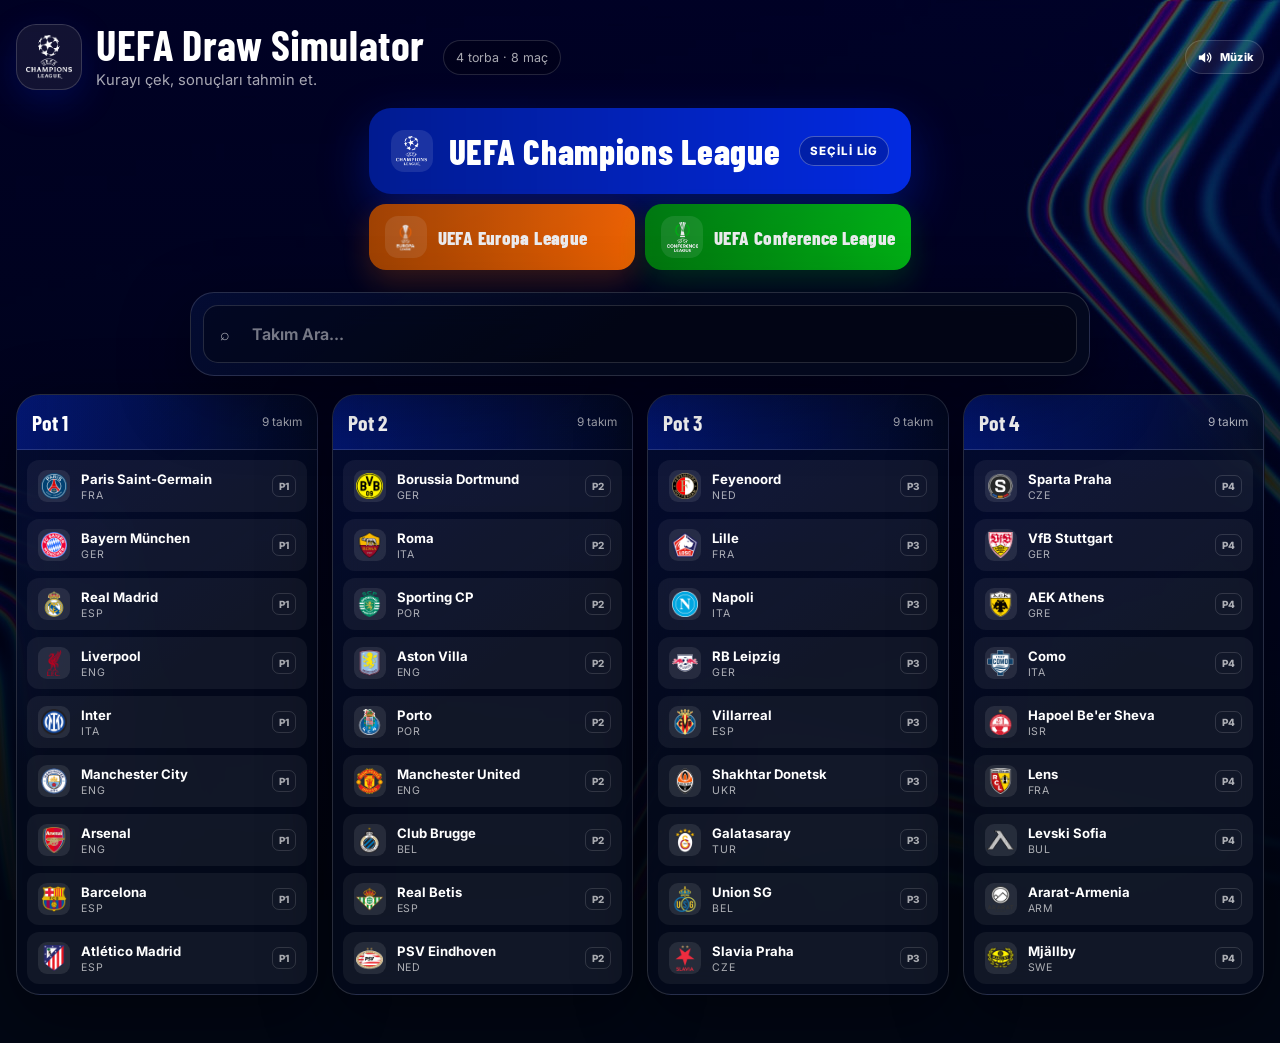
==== commit e5ac8c23: "Load licensed Champions webfonts" ====
--- a/index.html
+++ b/index.html
@@ -22,6 +22,8 @@
   <link rel="stylesheet" href="prediction-share.css">
   <link rel="stylesheet" href="prediction-share-v2.css">
   <link rel="stylesheet" href="prediction-share-v3.css">
+  <link rel="stylesheet" href="prediction-share-v4.css">
+  <link rel="stylesheet" href="champions-font.css">
   <link rel="stylesheet" href="interface-polish.css">
 </head>
 <body data-league="ucl">
@@ -154,6 +156,15 @@
 
   <div class="toast" id="toast" role="status" aria-live="polite"></div>
 
+  <script src="font-data/champions-regular-1.js"></script>
+  <script src="font-data/champions-regular-2.js"></script>
+  <script src="font-data/champions-regular-3.js"></script>
+  <script src="font-data/champions-regular-4.js"></script>
+  <script src="font-data/champions-bold-1.js"></script>
+  <script src="font-data/champions-bold-2.js"></script>
+  <script src="font-data/champions-bold-3.js"></script>
+  <script src="font-data/champions-bold-4.js"></script>
+  <script src="champions-font-loader.js"></script>
   <script src="teams.js"></script>
   <script src="generated-team-pools.js"></script>
   <script src="generated-club-coefficients.js"></script>
@@ -177,5 +188,6 @@
   <script src="prediction-share.js"></script>
   <script src="prediction-share-v2.js"></script>
   <script src="prediction-share-v3.js"></script>
+  <script src="prediction-share-v4.js"></script>
 </body>
-</html>+</html>
--- a/prediction-share-v4.css
+++ b/prediction-share-v4.css
@@ -0,0 +1,27 @@
+.prediction-share-actions-v3 {
+  display: none !important;
+}
+
+.prediction-share-actions-v4 {
+  display: grid;
+  grid-template-columns: minmax(0, 1fr);
+  gap: 10px;
+  margin-top: 12px;
+}
+
+.prediction-share-actions-v4.has-share {
+  grid-template-columns: repeat(2, minmax(0, 1fr));
+}
+
+.prediction-share-actions-v4 .action-button {
+  width: 100%;
+  min-height: 48px;
+  font-weight: 700;
+}
+
+@media (max-width: 520px) {
+  .prediction-share-actions-v4,
+  .prediction-share-actions-v4.has-share {
+    grid-template-columns: minmax(0, 1fr);
+  }
+}
--- a/champions-font.css
+++ b/champions-font.css
@@ -0,0 +1,15 @@
+/* Licensed Champions webfont, supplied by the repository owner. */
+.champions-font-ready .draw-header-identity .draw-title,
+.champions-font-ready .prediction-header-identity h2,
+.champions-font-ready .brand-copy h1,
+.champions-font-ready .all-fixtures-header h2,
+.champions-font-ready .prediction-panel-heading h3 {
+  font-family: "Champions Sans", "Barlow Condensed", Inter, sans-serif;
+  font-weight: 700;
+}
+
+.champions-font-ready .draw-header-identity .draw-kicker,
+.champions-font-ready .prediction-header-identity .prediction-kicker {
+  font-family: "Champions Sans", Inter, sans-serif;
+  font-weight: 400;
+}
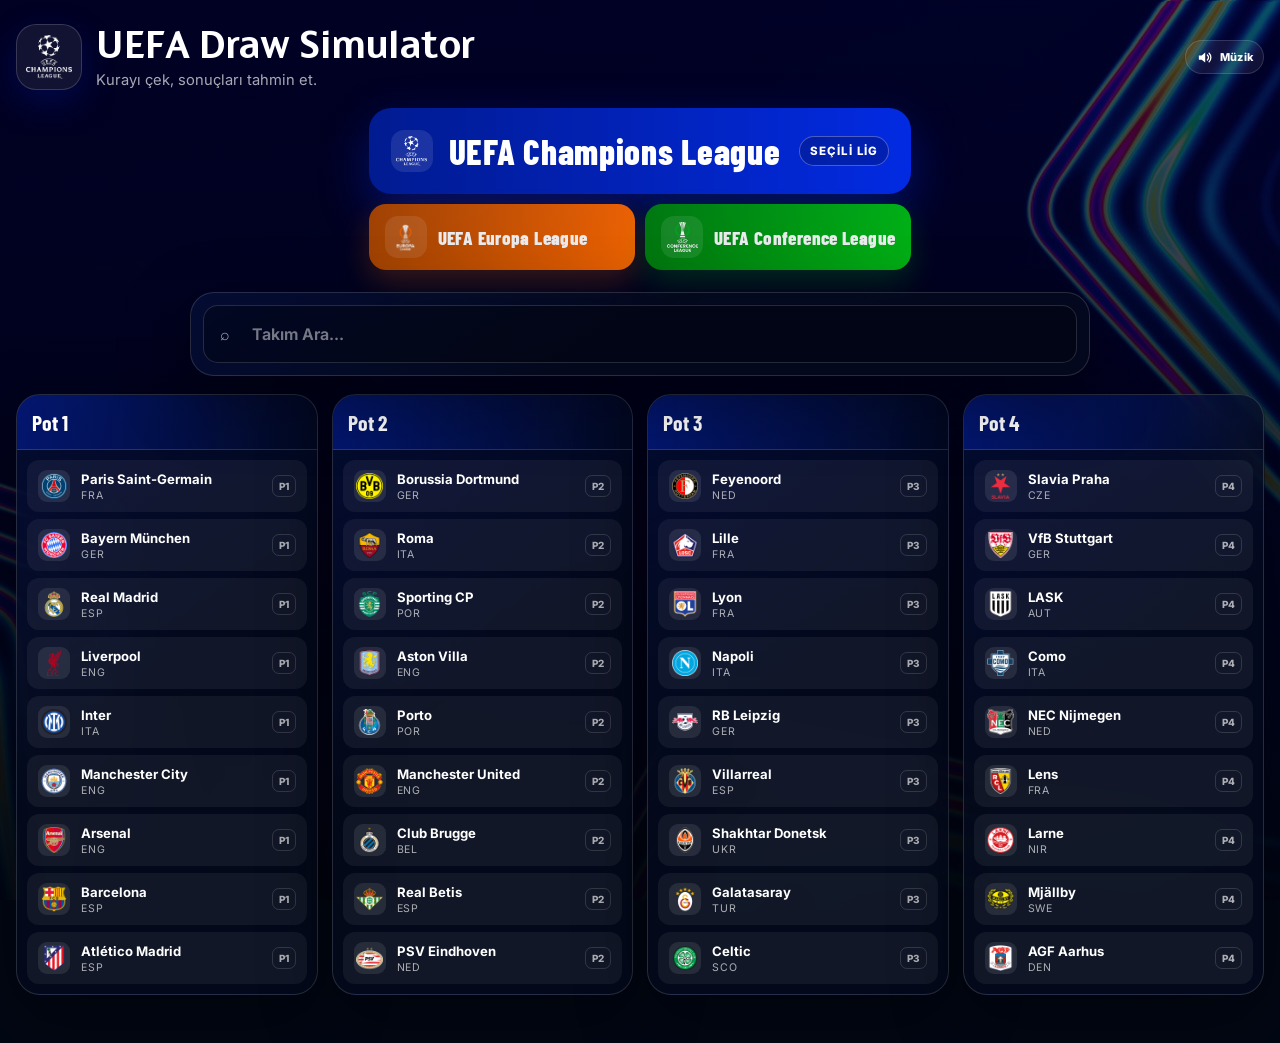
==== commit a64876cb: "Load minimal copy and date-only share layer" ====
--- a/index.html
+++ b/index.html
@@ -25,6 +25,7 @@
   <link rel="stylesheet" href="prediction-share-v4.css">
   <link rel="stylesheet" href="champions-font.css">
   <link rel="stylesheet" href="interface-polish.css">
+  <link rel="stylesheet" href="minimal-copy-v2.css">
 </head>
 <body data-league="ucl">
   <main class="app-shell" id="app">
@@ -37,7 +38,7 @@
             <p id="brandSubtitle">Kurayı çek, sonuçları tahmin et.</p>
           </div>
         </div>
-        <div class="rules-chip" id="rulesChip">4 torba · 8 maç</div>
+        <div class="rules-chip" id="rulesChip" aria-hidden="true"></div>
       </div>
       <nav class="competition-picker" id="competitionPicker" aria-label="Turnuva seçimi"></nav>
     </header>
@@ -189,5 +190,6 @@
   <script src="prediction-share-v2.js"></script>
   <script src="prediction-share-v3.js"></script>
   <script src="prediction-share-v4.js"></script>
+  <script src="prediction-share-v5.js"></script>
 </body>
-</html>
+</html>
--- a/minimal-copy-v2.css
+++ b/minimal-copy-v2.css
@@ -0,0 +1,22 @@
+/* Keep the interface visual-first: the surrounding layout already explains these values. */
+.rules-chip,
+.pot-count {
+  display: none !important;
+}
+
+/* Prediction cards only need the actual date above the result choices. */
+.prediction-fixture-top {
+  justify-content: center !important;
+}
+
+.prediction-fixture-top > span,
+.prediction-fixture-top > small {
+  display: none !important;
+}
+
+.prediction-fixture-top > time {
+  display: block;
+  width: 100%;
+  margin: 0;
+  text-align: center;
+}
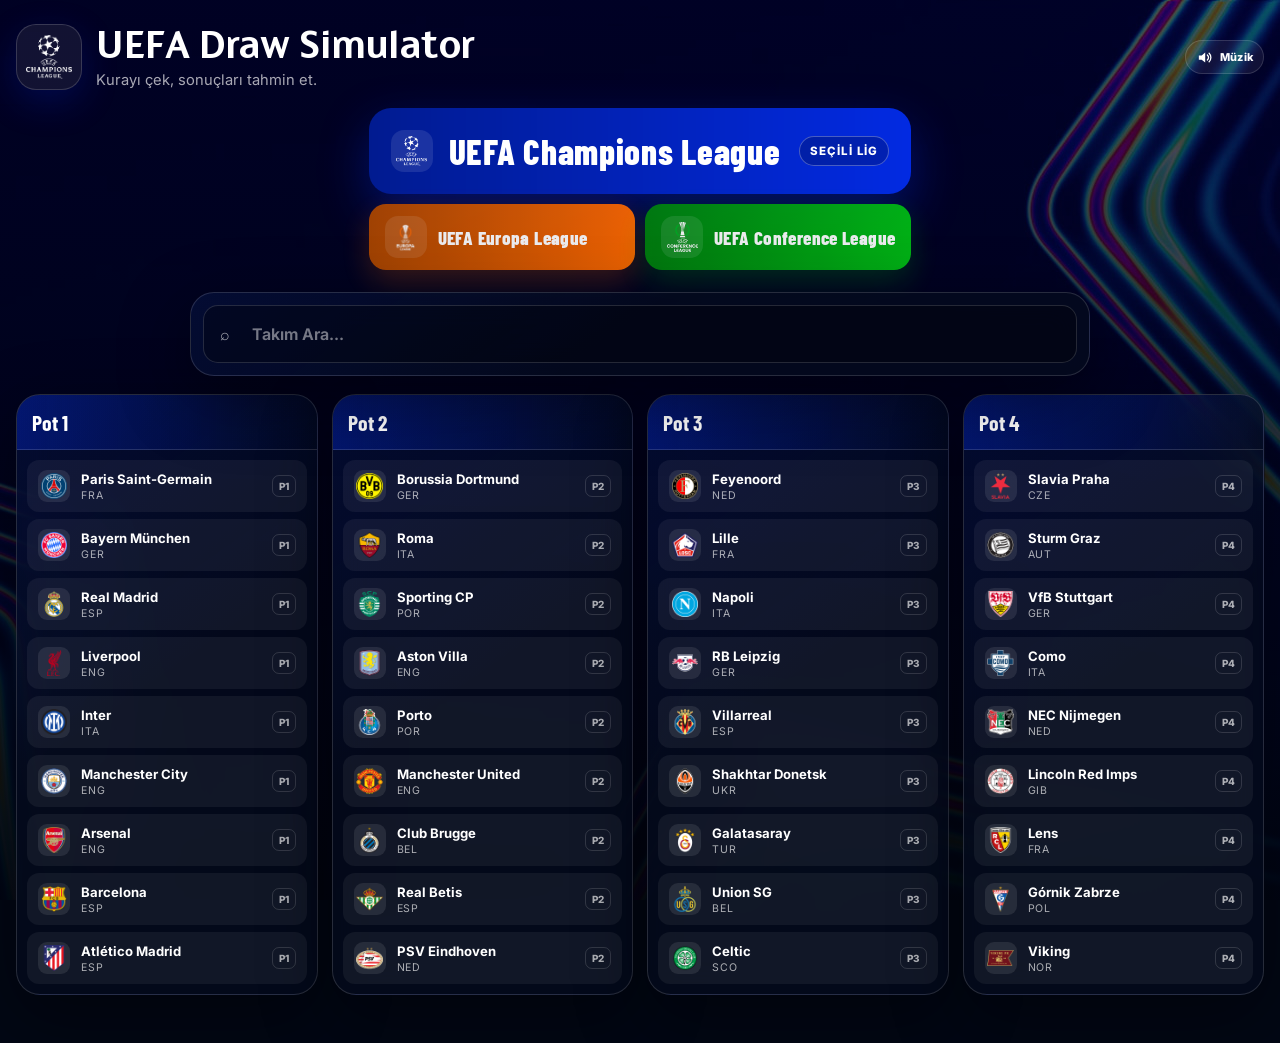
==== commit 67ccd204: "Load refined share and prediction header layers" ====
--- a/index.html
+++ b/index.html
@@ -26,6 +26,7 @@
   <link rel="stylesheet" href="champions-font.css">
   <link rel="stylesheet" href="interface-polish.css">
   <link rel="stylesheet" href="minimal-copy-v2.css">
+  <link rel="stylesheet" href="prediction-header-v2.css">
 </head>
 <body data-league="ucl">
   <main class="app-shell" id="app">
@@ -186,10 +187,12 @@
   <script src="league-music.js"></script>
   <script src="prediction-ui.js"></script>
   <script src="interface-polish.js"></script>
+  <script src="prediction-header-v2.js"></script>
   <script src="prediction-share.js"></script>
   <script src="prediction-share-v2.js"></script>
   <script src="prediction-share-v3.js"></script>
   <script src="prediction-share-v4.js"></script>
   <script src="prediction-share-v5.js"></script>
+  <script src="prediction-share-v6.js"></script>
 </body>
 </html>
--- a/prediction-header-v2.css
+++ b/prediction-header-v2.css
@@ -0,0 +1,180 @@
+.prediction-header.themed-hero.prediction-header-compact {
+  width: min(1120px, 100%);
+  min-height: 94px;
+  margin-inline: auto;
+  grid-template-columns: auto minmax(0, 1fr) auto;
+  gap: 14px;
+  padding: 12px 14px;
+  border-radius: 20px;
+}
+
+.prediction-header-compact .prediction-header-identity {
+  grid-column: 2;
+  justify-self: start;
+  justify-content: flex-start;
+  gap: 12px;
+}
+
+.prediction-header-compact .prediction-hero-crest .polished-hero-crest {
+  width: 60px !important;
+  height: 60px !important;
+  border-radius: 18px !important;
+  background: rgba(0, 0, 0, 0.22);
+  box-shadow:
+    0 10px 26px rgba(0, 0, 0, 0.42),
+    0 0 22px rgba(var(--accent-rgb), 0.22);
+}
+
+.prediction-header-compact .prediction-header-copy {
+  display: grid;
+  align-content: center;
+}
+
+.prediction-header-compact .prediction-header-identity h2 {
+  max-width: min(46vw, 480px);
+  font-size: clamp(1.65rem, 2.8vw, 2.3rem);
+  line-height: 0.98;
+}
+
+.prediction-header-compact .prediction-kicker {
+  font-size: 0.61rem;
+  letter-spacing: 0.12em;
+}
+
+.prediction-header-compact .prediction-back-button {
+  grid-column: 1;
+  min-height: 42px;
+  padding-inline: 12px;
+}
+
+.prediction-header-compact .prediction-header-controls {
+  grid-column: 3;
+  display: grid;
+  grid-template-columns: auto minmax(205px, 238px);
+  align-items: stretch;
+  gap: 8px;
+}
+
+.prediction-header-compact .prediction-team-lock {
+  min-width: 82px;
+  min-height: 62px;
+  padding-inline: 10px;
+}
+
+.prediction-header-compact .prediction-summary {
+  min-width: 0;
+  display: grid;
+  grid-template-columns: minmax(0, 1fr) auto;
+  gap: 2px 10px;
+  padding: 8px 10px;
+}
+
+.prediction-header-compact .prediction-summary > strong {
+  grid-column: 1;
+  grid-row: 1;
+  align-self: end;
+}
+
+.prediction-header-compact .prediction-summary > span:not(.prediction-summary-status) {
+  grid-column: 1;
+  grid-row: 2;
+}
+
+.prediction-header-compact .prediction-summary-status {
+  grid-column: 2;
+  grid-row: 1 / 3;
+  align-self: center;
+  max-width: 88px;
+  text-align: right;
+}
+
+.prediction-header-progress {
+  grid-column: 1 / -1;
+  display: grid;
+  grid-template-columns: minmax(0, 1fr) auto;
+  align-items: center;
+  gap: 3px 8px;
+  margin-top: 3px;
+}
+
+.prediction-header-progress-label {
+  color: rgba(255, 255, 255, 0.62) !important;
+  font-size: 0.58rem !important;
+  font-weight: 750;
+}
+
+.prediction-header-progress-value {
+  color: #fff;
+  font-size: 0.68rem !important;
+  font-weight: 900;
+}
+
+.prediction-header-progress-track {
+  grid-column: 1 / -1;
+  height: 5px;
+  overflow: hidden;
+  border-radius: 999px;
+  background: rgba(255, 255, 255, 0.10);
+}
+
+.prediction-header-progress-track > span {
+  display: block;
+  width: 0;
+  height: 100%;
+  border-radius: inherit;
+  background: linear-gradient(90deg, rgba(var(--accent-rgb), 0.72), rgba(255, 255, 255, 0.88));
+  box-shadow: 0 0 12px rgba(var(--accent-rgb), 0.40);
+  transition: width 180ms ease;
+}
+
+@media (max-width: 900px) {
+  .prediction-header.themed-hero.prediction-header-compact {
+    grid-template-columns: auto minmax(0, 1fr);
+    min-height: 0;
+  }
+
+  .prediction-header-compact .prediction-header-identity {
+    grid-column: 1 / -1;
+    grid-row: 2;
+  }
+
+  .prediction-header-compact .prediction-back-button {
+    grid-column: 1;
+    grid-row: 1;
+  }
+
+  .prediction-header-compact .prediction-header-controls {
+    grid-column: 2;
+    grid-row: 1;
+    justify-self: end;
+  }
+}
+
+@media (max-width: 620px) {
+  .prediction-header.themed-hero.prediction-header-compact {
+    gap: 10px;
+    padding: 11px;
+  }
+
+  .prediction-header-compact .prediction-header-controls {
+    width: 100%;
+    grid-column: 1 / -1;
+    grid-row: 3;
+    grid-template-columns: 84px minmax(0, 1fr);
+  }
+
+  .prediction-header-compact .prediction-header-identity h2 {
+    max-width: calc(100vw - 112px);
+    font-size: clamp(1.55rem, 8vw, 2rem);
+  }
+
+  .prediction-header-compact .prediction-hero-crest .polished-hero-crest {
+    width: 54px !important;
+    height: 54px !important;
+    border-radius: 16px !important;
+  }
+
+  .prediction-header-compact .prediction-summary-status {
+    display: none;
+  }
+}
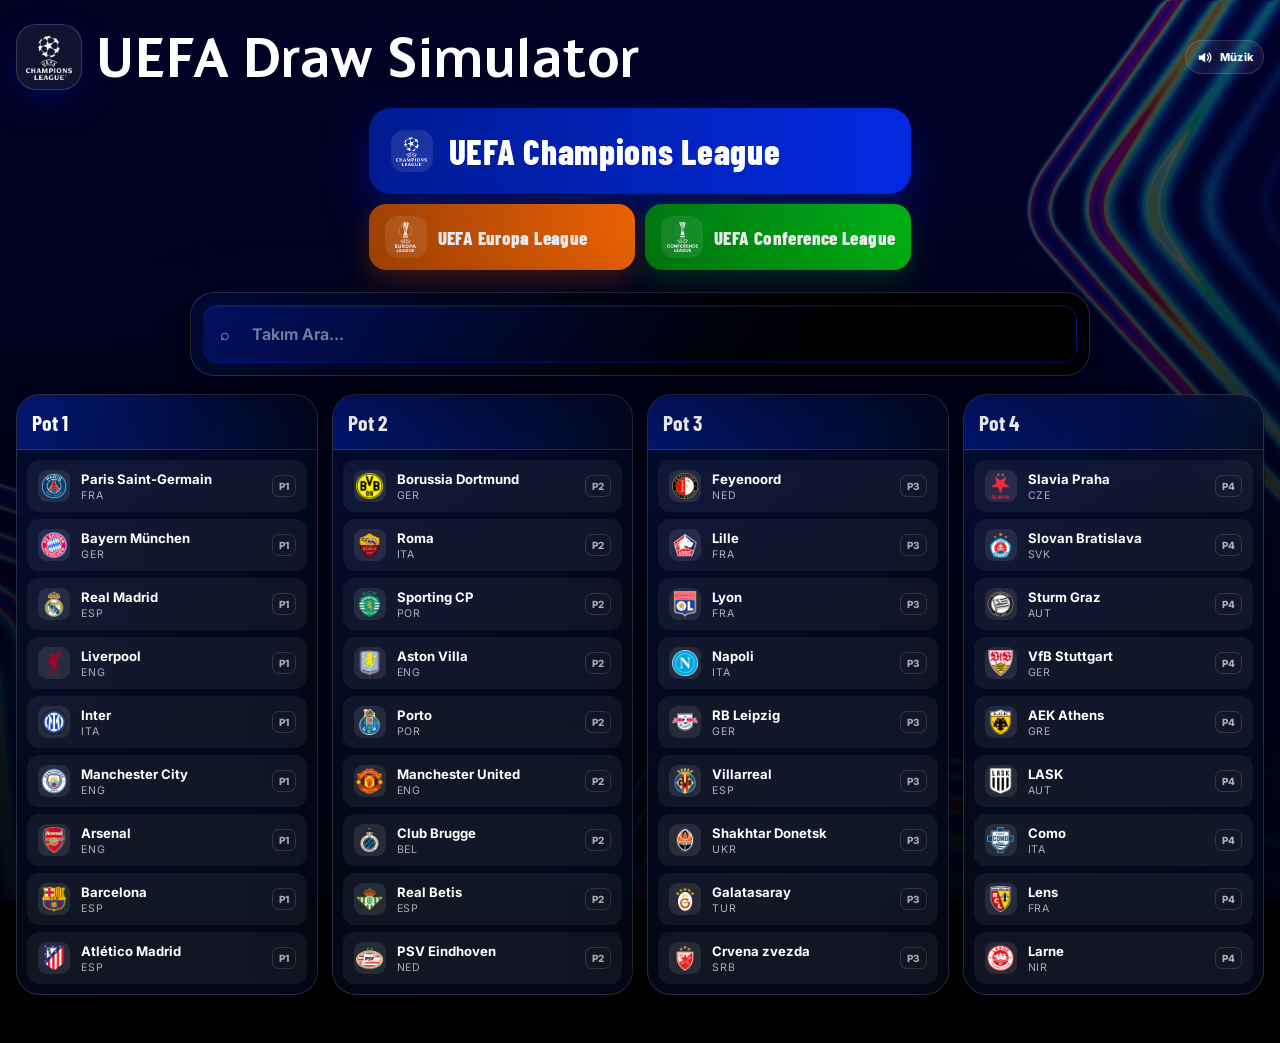
==== commit b1f7dd1e: "Load header and share refinements in deterministic order" ====
--- a/index.html
+++ b/index.html
@@ -188,11 +188,13 @@
   <script src="prediction-ui.js"></script>
   <script src="interface-polish.js"></script>
   <script src="prediction-header-v2.js"></script>
+  <script src="ui-refinement-v5.js"></script>
   <script src="prediction-share.js"></script>
   <script src="prediction-share-v2.js"></script>
   <script src="prediction-share-v3.js"></script>
   <script src="prediction-share-v4.js"></script>
   <script src="prediction-share-v5.js"></script>
   <script src="prediction-share-v6.js"></script>
+  <script src="prediction-share-v7.js" data-prediction-share-v7="true"></script>
 </body>
-</html>+</html>
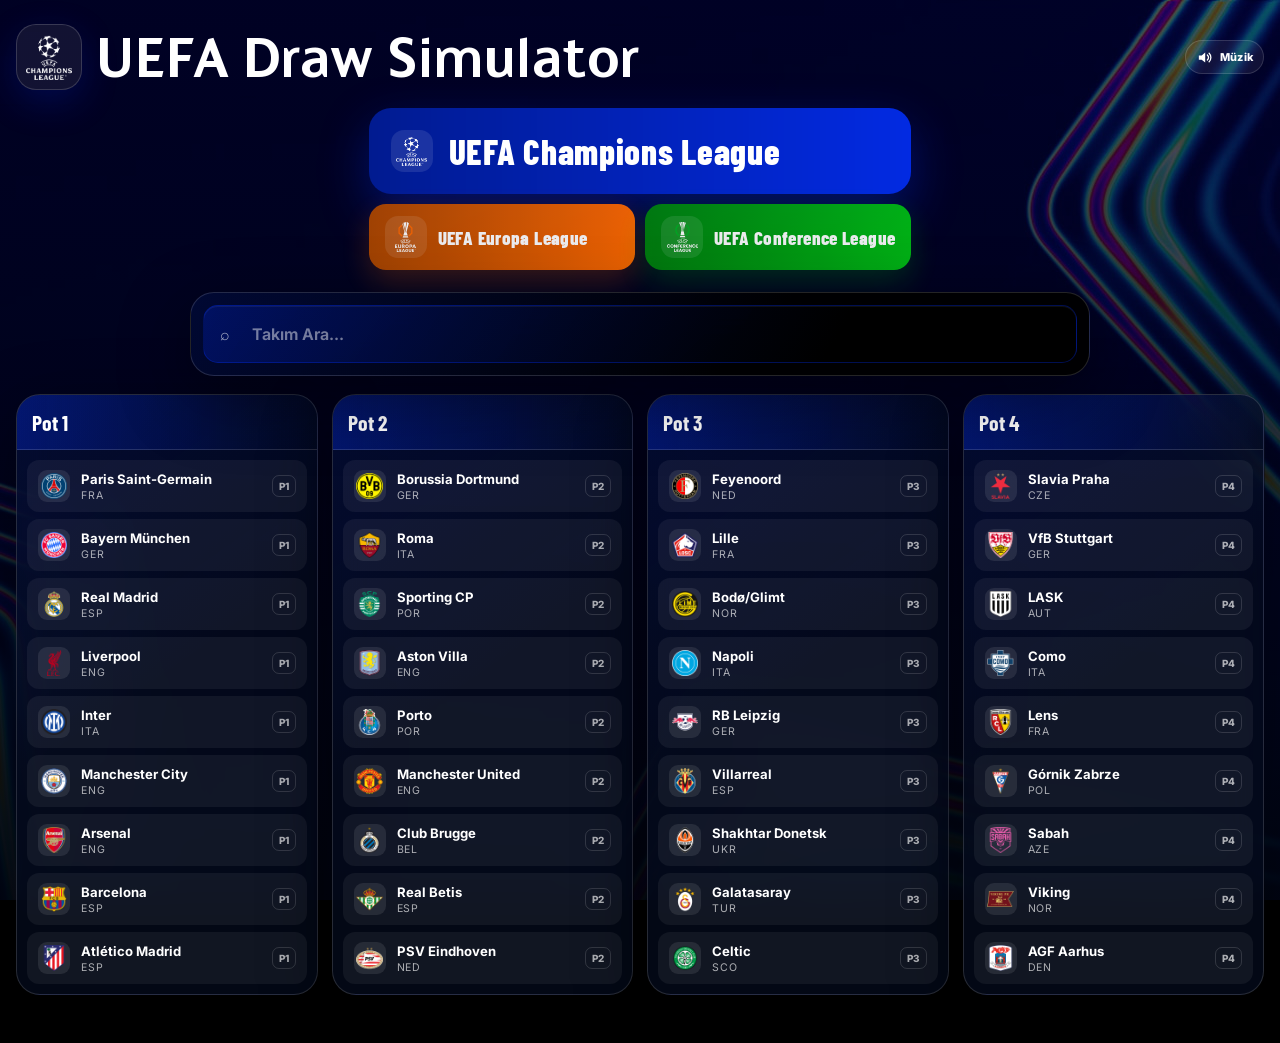
==== commit fcd83df6: "Load v4 before v5 for deterministic lock behavior" ====
--- a/index.html
+++ b/index.html
@@ -188,6 +188,7 @@
   <script src="prediction-ui.js"></script>
   <script src="interface-polish.js"></script>
   <script src="prediction-header-v2.js"></script>
+  <script src="ui-refinement-v4.js"></script>
   <script src="ui-refinement-v5.js"></script>
   <script src="prediction-share.js"></script>
   <script src="prediction-share-v2.js"></script>
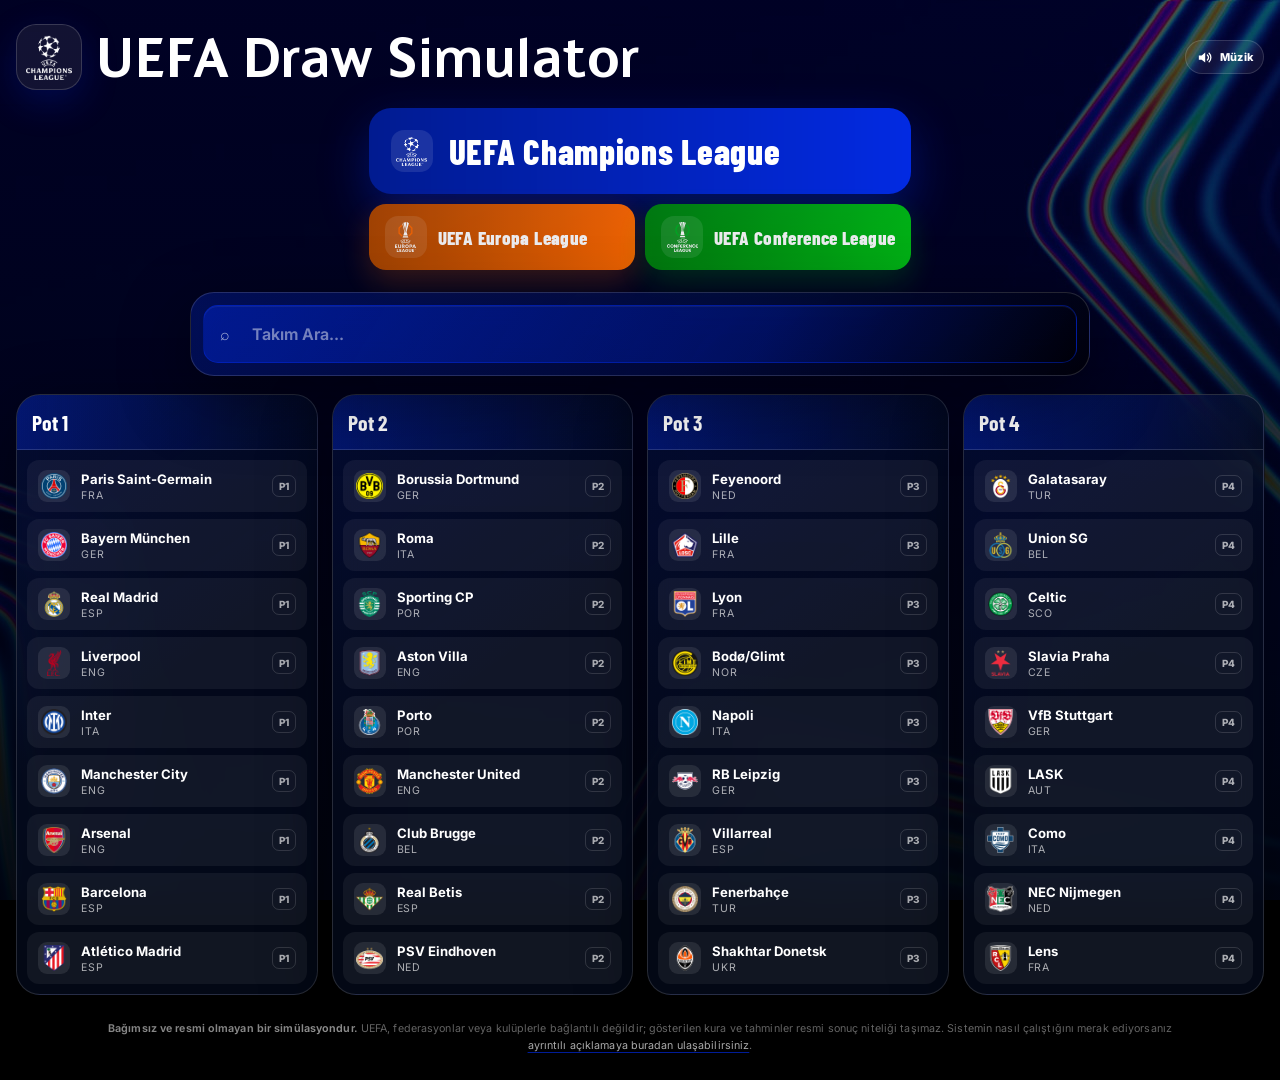
==== commit 0afce61a: "Refresh AI predictions and link system About page" ====
--- a/index.html
+++ b/index.html
@@ -27,6 +27,7 @@
   <link rel="stylesheet" href="interface-polish.css">
   <link rel="stylesheet" href="minimal-copy-v2.css">
   <link rel="stylesheet" href="prediction-header-v2.css">
+  <link rel="stylesheet" href="site-footer.css">
 </head>
 <body data-league="ucl">
   <main class="app-shell" id="app">
@@ -197,5 +198,6 @@
   <script src="prediction-share-v5.js"></script>
   <script src="prediction-share-v6.js"></script>
   <script src="prediction-share-v7.js" data-prediction-share-v7="true"></script>
+  <script src="site-footer.js"></script>
 </body>
 </html>
--- a/fixture-display.css
+++ b/fixture-display.css
@@ -1,4 +1,4 @@
-/* Fixture row hierarchy: Pot · Team · Country · Matchweek. */
+/* Fixture row hierarchy: Pot · Team · Country. Matchweek already lives in the H1/H2 slot marker. */
 .fixture-slot:disabled {
   opacity: 1;
   color: #fff;
@@ -13,14 +13,18 @@
   white-space: nowrap;
 }
 .fixture-pot,
-.fixture-country,
-.fixture-week {
+.fixture-country {
   flex: 0 0 auto;
   color: rgba(255, 255, 255, 0.48);
   font-size: 0.64rem;
   font-weight: 700;
   letter-spacing: 0.035em;
 }
+.fixture-country {
+  margin-left: auto;
+  letter-spacing: 0.07em;
+}
+.fixture-week { display: none !important; }
 .fixture-team.fixture-team-primary {
   min-width: 0;
   flex: 1 1 auto;
@@ -42,7 +46,6 @@
 @media (max-width: 680px) {
   .fixture-info-line { gap: 6px; }
   .fixture-pot,
-  .fixture-country,
-  .fixture-week { font-size: 0.58rem; }
+  .fixture-country { font-size: 0.58rem; }
   .fixture-team.fixture-team-primary { font-size: 0.78rem; }
 }
--- a/site-footer.css
+++ b/site-footer.css
@@ -0,0 +1,41 @@
+.site-disclaimer {
+  width: min(1120px, calc(100% - 32px));
+  margin: -22px auto 26px;
+  padding: 0 18px;
+  color: rgba(255, 255, 255, 0.46);
+  font-size: 0.67rem;
+  line-height: 1.55;
+  text-align: center;
+  letter-spacing: 0.01em;
+}
+
+.site-disclaimer p {
+  margin: 0;
+}
+
+.site-disclaimer strong {
+  color: rgba(255, 255, 255, 0.62);
+  font-weight: 650;
+}
+
+.site-disclaimer a {
+  color: rgba(255, 255, 255, 0.72);
+  text-decoration-color: rgba(var(--accent-rgb), 0.72);
+  text-underline-offset: 3px;
+  transition: color 160ms ease, text-decoration-color 160ms ease;
+}
+
+.site-disclaimer a:hover,
+.site-disclaimer a:focus-visible {
+  color: #fff;
+  text-decoration-color: rgba(var(--accent-rgb), 1);
+}
+
+@media (max-width: 640px) {
+  .site-disclaimer {
+    width: min(100% - 22px, 1120px);
+    margin-top: -28px;
+    padding-inline: 6px;
+    font-size: 0.63rem;
+  }
+}
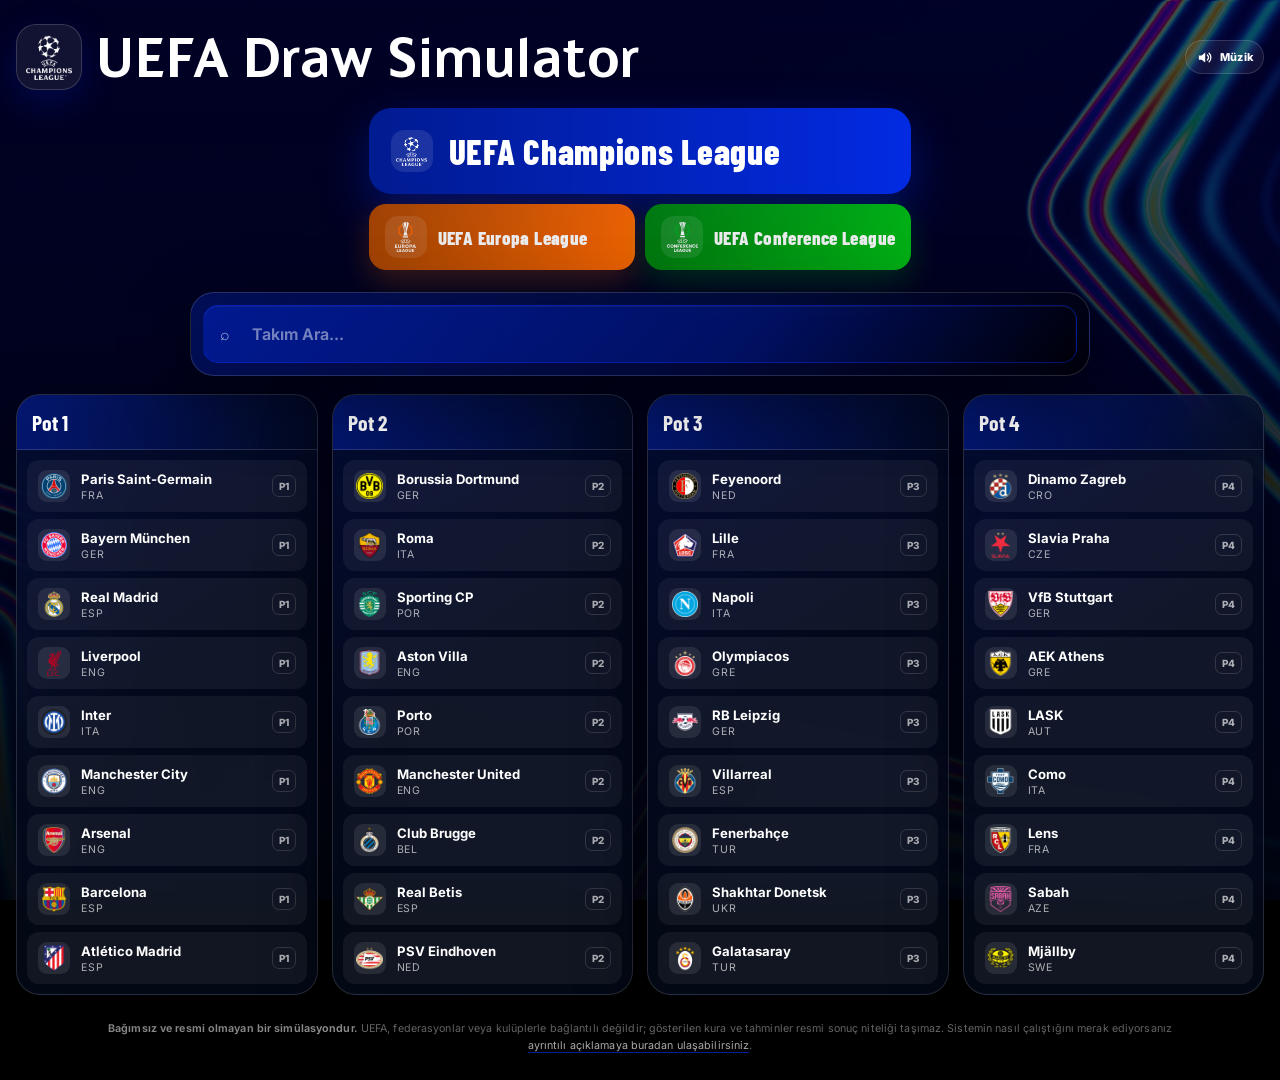
==== commit 7d68acfe: "Load qualification bracket before team pools" ====
--- a/index.html
+++ b/index.html
@@ -171,6 +171,7 @@
   <script src="teams.js"></script>
   <script src="generated-team-pools.js"></script>
   <script src="generated-club-coefficients.js"></script>
+  <script src="qualification-bracket.js"></script>
   <script src="team-pool-loader.js"></script>
   <script src="coefficient-pots.js"></script>
   <script src="roster-manager.js"></script>
--- a/prediction-header-v2.css
+++ b/prediction-header-v2.css
@@ -1,91 +1,109 @@
 .prediction-header.themed-hero.prediction-header-compact {
-  width: min(1120px, 100%);
-  min-height: 94px;
+  width: min(920px, 100%);
+  min-height: 74px;
   margin-inline: auto;
-  grid-template-columns: auto minmax(0, 1fr) auto;
-  gap: 14px;
-  padding: 12px 14px;
-  border-radius: 20px;
+  grid-template-columns: 42px minmax(0, 1fr) minmax(250px, 320px);
+  align-items: center;
+  gap: 10px;
+  padding: 7px 9px;
+  border-radius: 17px;
 }
 
 .prediction-header-compact .prediction-header-identity {
   grid-column: 2;
-  justify-self: start;
+  min-width: 0;
+  justify-self: stretch;
   justify-content: flex-start;
-  gap: 12px;
+  gap: 10px;
 }
 
 .prediction-header-compact .prediction-hero-crest .polished-hero-crest {
-  width: 60px !important;
-  height: 60px !important;
-  border-radius: 18px !important;
+  width: 54px !important;
+  height: 54px !important;
+  border-radius: 16px !important;
   background: rgba(0, 0, 0, 0.22);
   box-shadow:
-    0 10px 26px rgba(0, 0, 0, 0.42),
-    0 0 22px rgba(var(--accent-rgb), 0.22);
+    0 8px 22px rgba(0, 0, 0, 0.42),
+    0 0 18px rgba(var(--accent-rgb), 0.2);
 }
 
 .prediction-header-compact .prediction-header-copy {
+  min-width: 0;
   display: grid;
   align-content: center;
 }
 
 .prediction-header-compact .prediction-header-identity h2 {
-  max-width: min(46vw, 480px);
-  font-size: clamp(1.65rem, 2.8vw, 2.3rem);
+  max-width: 100%;
+  overflow: hidden;
+  font-size: clamp(1.45rem, 2.4vw, 2rem);
   line-height: 0.98;
+  text-overflow: ellipsis;
+  white-space: nowrap;
 }
 
 .prediction-header-compact .prediction-kicker {
-  font-size: 0.61rem;
-  letter-spacing: 0.12em;
+  font-size: 0.58rem;
+  letter-spacing: 0.11em;
 }
 
 .prediction-header-compact .prediction-back-button {
   grid-column: 1;
-  min-height: 42px;
-  padding-inline: 12px;
+  width: 42px !important;
+  min-width: 42px !important;
+  min-height: 56px;
+  padding: 0 !important;
+  overflow: hidden;
+  font-size: 0 !important;
+}
+
+.prediction-header-compact .prediction-back-button::before {
+  content: '←';
+  display: block;
+  font-size: 1.45rem;
+  font-weight: 800;
+  line-height: 1;
 }
 
 .prediction-header-compact .prediction-header-controls {
   grid-column: 3;
-  display: grid;
-  grid-template-columns: auto minmax(205px, 238px);
+  width: 100%;
+  min-width: 0;
+  display: grid;
+  grid-template-columns: minmax(0, 1fr);
   align-items: stretch;
-  gap: 8px;
-}
-
-.prediction-header-compact .prediction-team-lock {
-  min-width: 82px;
-  min-height: 62px;
-  padding-inline: 10px;
 }
 
 .prediction-header-compact .prediction-summary {
+  width: 100%;
   min-width: 0;
   display: grid;
   grid-template-columns: minmax(0, 1fr) auto;
-  gap: 2px 10px;
-  padding: 8px 10px;
+  gap: 1px 10px;
+  padding: 7px 10px;
 }
 
 .prediction-header-compact .prediction-summary > strong {
   grid-column: 1;
   grid-row: 1;
   align-self: end;
-}
-
-.prediction-header-compact .prediction-summary > span:not(.prediction-summary-status) {
+  white-space: nowrap;
+}
+
+.prediction-header-compact .prediction-summary > span:not(.prediction-summary-status):not(.prediction-header-progress) {
   grid-column: 1;
   grid-row: 2;
+  white-space: nowrap;
 }
 
 .prediction-header-compact .prediction-summary-status {
   grid-column: 2;
   grid-row: 1 / 3;
+  display: block !important;
   align-self: center;
-  max-width: 88px;
+  max-width: none;
   text-align: right;
+  white-space: nowrap;
 }
 
 .prediction-header-progress {
@@ -93,28 +111,29 @@
   display: grid;
   grid-template-columns: minmax(0, 1fr) auto;
   align-items: center;
-  gap: 3px 8px;
-  margin-top: 3px;
+  gap: 2px 8px;
+  margin-top: 2px;
 }
 
 .prediction-header-progress-label {
   color: rgba(255, 255, 255, 0.62) !important;
-  font-size: 0.58rem !important;
+  font-size: 0.56rem !important;
   font-weight: 750;
+  white-space: nowrap;
 }
 
 .prediction-header-progress-value {
   color: #fff;
-  font-size: 0.68rem !important;
+  font-size: 0.66rem !important;
   font-weight: 900;
 }
 
 .prediction-header-progress-track {
   grid-column: 1 / -1;
-  height: 5px;
+  height: 4px;
   overflow: hidden;
   border-radius: 999px;
-  background: rgba(255, 255, 255, 0.10);
+  background: rgba(255, 255, 255, 0.1);
 }
 
 .prediction-header-progress-track > span {
@@ -123,58 +142,60 @@
   height: 100%;
   border-radius: inherit;
   background: linear-gradient(90deg, rgba(var(--accent-rgb), 0.72), rgba(255, 255, 255, 0.88));
-  box-shadow: 0 0 12px rgba(var(--accent-rgb), 0.40);
+  box-shadow: 0 0 12px rgba(var(--accent-rgb), 0.4);
   transition: width 180ms ease;
 }
 
-@media (max-width: 900px) {
+@media (max-width: 760px) {
   .prediction-header.themed-hero.prediction-header-compact {
-    grid-template-columns: auto minmax(0, 1fr);
-    min-height: 0;
-  }
-
-  .prediction-header-compact .prediction-header-identity {
-    grid-column: 1 / -1;
-    grid-row: 2;
+    grid-template-columns: 40px minmax(0, 1fr);
+    grid-template-rows: auto auto;
+    gap: 7px 9px;
   }
 
   .prediction-header-compact .prediction-back-button {
     grid-column: 1;
     grid-row: 1;
-  }
-
-  .prediction-header-compact .prediction-header-controls {
+    width: 40px !important;
+    min-width: 40px !important;
+    min-height: 52px;
+  }
+
+  .prediction-header-compact .prediction-header-identity {
     grid-column: 2;
     grid-row: 1;
-    justify-self: end;
-  }
-}
-
-@media (max-width: 620px) {
+  }
+
+  .prediction-header-compact .prediction-header-controls {
+    grid-column: 1 / -1;
+    grid-row: 2;
+  }
+}
+
+@media (max-width: 460px) {
   .prediction-header.themed-hero.prediction-header-compact {
-    gap: 10px;
-    padding: 11px;
-  }
-
-  .prediction-header-compact .prediction-header-controls {
-    width: 100%;
-    grid-column: 1 / -1;
-    grid-row: 3;
-    grid-template-columns: 84px minmax(0, 1fr);
+    padding: 7px;
+  }
+
+  .prediction-header-compact .prediction-header-identity {
+    gap: 8px;
   }
 
   .prediction-header-compact .prediction-header-identity h2 {
-    max-width: calc(100vw - 112px);
-    font-size: clamp(1.55rem, 8vw, 2rem);
+    font-size: clamp(1.25rem, 6.4vw, 1.7rem);
   }
 
   .prediction-header-compact .prediction-hero-crest .polished-hero-crest {
-    width: 54px !important;
-    height: 54px !important;
-    border-radius: 16px !important;
+    width: 48px !important;
+    height: 48px !important;
+    border-radius: 14px !important;
+  }
+
+  .prediction-header-compact .prediction-summary {
+    padding-inline: 8px;
   }
 
   .prediction-header-compact .prediction-summary-status {
-    display: none;
-  }
-}+    font-size: 0.68rem !important;
+  }
+}
